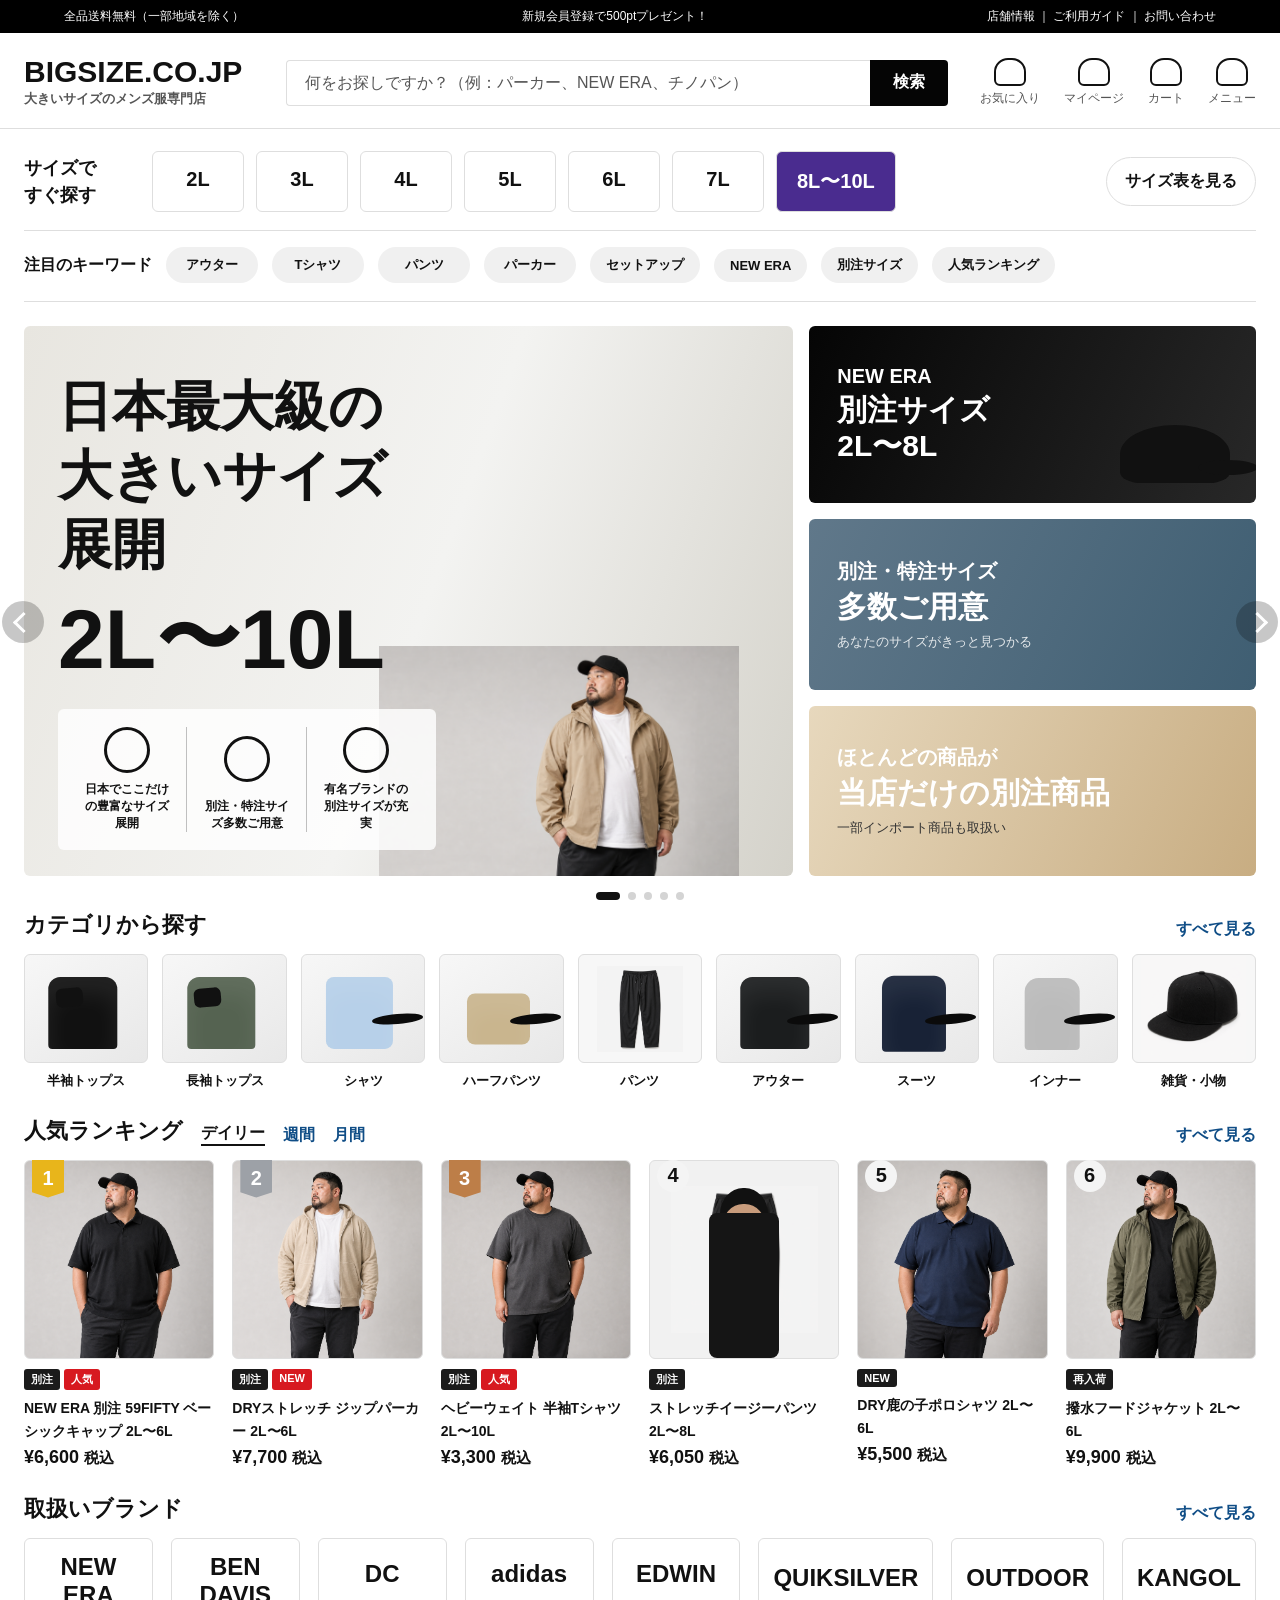
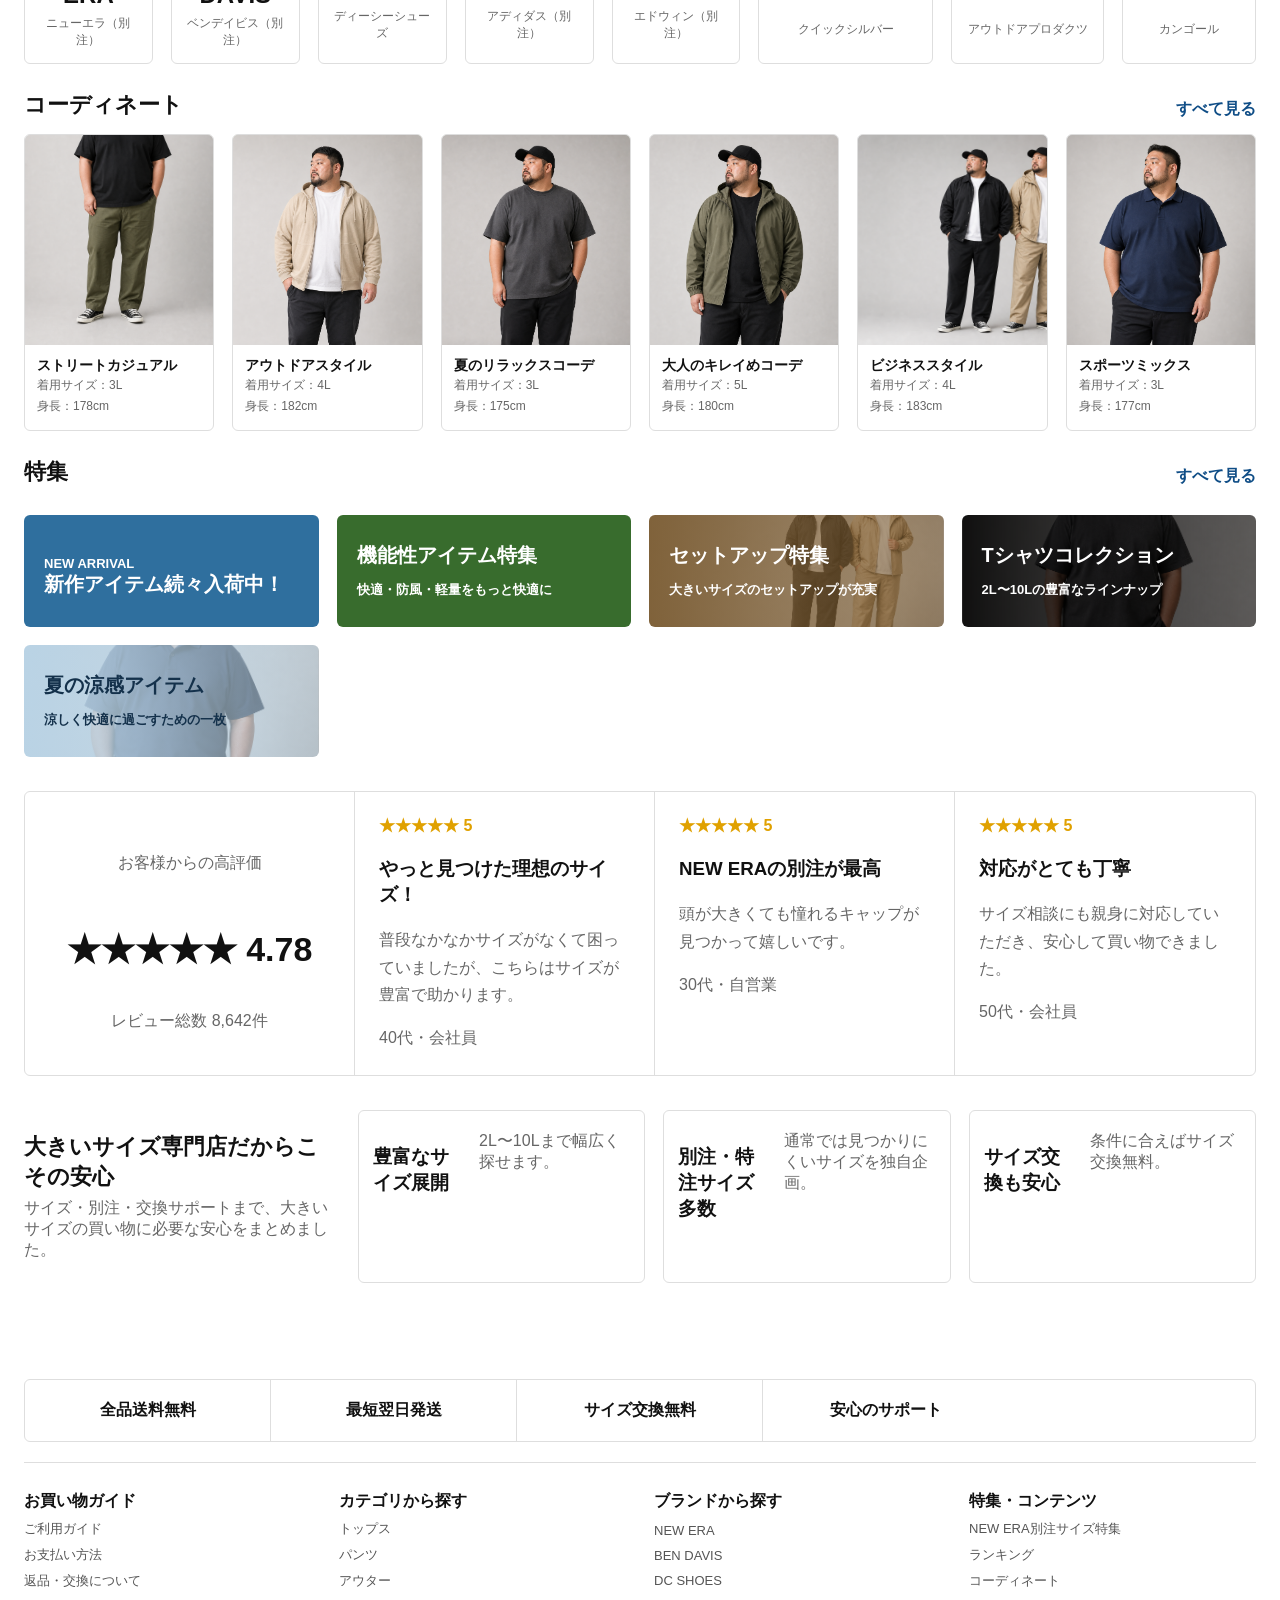
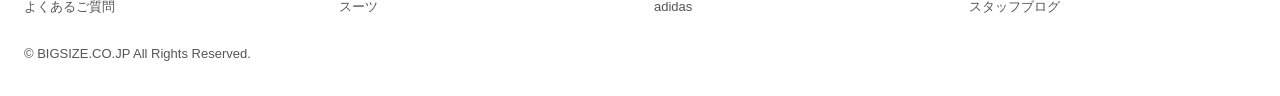
==== index.html @ 75b1d350 "Add files via upload" ====
<!doctype html>
<html lang="ja">
<head>
  <meta charset="utf-8">
  <meta name="viewport" content="width=device-width, initial-scale=1">
  <title>BIGSIZE.CO.JP | 大きいサイズのメンズ服専門店</title>
  <link rel="stylesheet" href="styles.css">
</head>
<body>
  <div class="topbar">
    <span>全品送料無料（一部地域を除く）</span>
    <span>新規会員登録で500ptプレゼント！</span>
    <span>店舗情報 ｜ ご利用ガイド ｜ お問い合わせ</span>
  </div>

  <header class="site-header">
    <a class="brand" href="index.html" aria-label="BIGSIZE.CO.JP トップ">
      <strong>BIGSIZE.CO.JP</strong>
      <span>大きいサイズのメンズ服専門店</span>
    </a>
    <form class="search" role="search">
      <input type="search" placeholder="何をお探しですか？（例：パーカー、NEW ERA、チノパン）">
      <button type="submit">検索</button>
    </form>
    <nav class="header-actions" aria-label="ユーザーメニュー">
      <a href="#">お気に入り</a>
      <a href="#">マイページ</a>
      <a href="#">カート</a>
      <a href="#">メニュー</a>
    </nav>
  </header>

  <main>
    <section class="home-size-search" aria-label="サイズですぐ探す">
      <h1>サイズで<br>すぐ探す</h1>
      <div class="size-chips">
        <a href="#ranking">2L</a>
        <a href="#ranking">3L</a>
        <a href="#ranking">4L</a>
        <a href="#ranking">5L</a>
        <a href="#ranking">6L</a>
        <a href="#ranking">7L</a>
        <a class="deep" href="#ranking">8L〜10L</a>
      </div>
      <a class="measure-link" href="#body-search">サイズ表を見る</a>
    </section>

    <section class="keyword-row" aria-label="注目のキーワード">
      <strong>注目のキーワード</strong>
      <a href="#categories">アウター</a>
      <a href="#ranking">Tシャツ</a>
      <a href="#ranking">パンツ</a>
      <a href="#ranking">パーカー</a>
      <a href="#features">セットアップ</a>
      <a href="new-era.html">NEW ERA</a>
      <a href="new-era.html">別注サイズ</a>
      <a href="#ranking">人気ランキング</a>
    </section>

    <section class="home-hero" aria-label="メインビジュアル">
      <button class="hero-arrow left" aria-label="前へ"></button>
      <div class="home-main-visual">
        <div class="home-hero-copy">
          <p>日本最大級の<br>大きいサイズ展開</p>
          <strong>2L〜10L</strong>
          <div class="hero-proof">
            <span>日本でここだけの豊富なサイズ展開</span>
            <span>別注・特注サイズ多数ご用意</span>
            <span>有名ブランドの別注サイズが充実</span>
          </div>
        </div>
        <div class="home-model">
          <div class="cap-shape"></div>
          <div class="model-face"></div>
          <div class="model-body coat"></div>
        </div>
      </div>
      <div class="hero-side-banners">
        <a class="newera-banner" href="new-era.html">
          <span>NEW ERA</span>
          <strong>別注サイズ<br>2L〜8L</strong>
          <i class="mini-hat"></i>
        </a>
        <a class="measure-banner" href="#body-search">
          <span>別注・特注サイズ</span>
          <strong>多数ご用意</strong>
          <small>あなたのサイズがきっと見つかる</small>
        </a>
        <a class="box-banner" href="#exclusive">
          <span>ほとんどの商品が</span>
          <strong>当店だけの別注商品</strong>
          <small>一部インポート商品も取扱い</small>
        </a>
      </div>
      <button class="hero-arrow right" aria-label="次へ"></button>
      <div class="slider-dots" aria-label="スライダー位置"><span></span><span></span><span></span><span></span><span></span></div>
    </section>

    <section class="section-head" id="categories">
      <h2>カテゴリから探す</h2>
      <a href="#">すべて見る</a>
    </section>
    <section class="category-grid">
      <a href="#ranking"><span class="product-photo tee"></span>半袖トップス</a>
      <a href="#ranking"><span class="product-photo tee green"></span>長袖トップス</a>
      <a href="#ranking"><span class="product-photo shirt"></span>シャツ</a>
      <a href="#ranking"><span class="product-photo shorts"></span>ハーフパンツ</a>
      <a href="#ranking"><span class="product-photo pants"></span>パンツ</a>
      <a href="#ranking"><span class="product-photo jacket"></span>アウター</a>
      <a href="#ranking"><span class="product-photo suit"></span>スーツ</a>
      <a href="#ranking"><span class="product-photo inner"></span>インナー</a>
      <a href="product.html"><span class="product-photo hat black"></span>雑貨・小物</a>
    </section>

    <section class="section-head" id="ranking">
      <div class="with-tabs">
        <h2>人気ランキング</h2>
        <a class="active" href="#">デイリー</a>
        <a href="#">週間</a>
        <a href="#">月間</a>
      </div>
      <a href="#">すべて見る</a>
    </section>
    <section class="product-grid ranking-grid">
      <article class="product-card rank-card">
        <span class="rank first">1</span>
        <a class="product-photo model-product black-polo" href="product.html"></a>
        <div class="badges"><span>別注</span><span>人気</span></div>
        <h3><a href="product.html">NEW ERA 別注 59FIFTY ベーシックキャップ 2L〜6L</a></h3>
        <strong>¥6,600 <small>税込</small></strong>
      </article>
      <article class="product-card rank-card">
        <span class="rank">2</span>
        <a class="product-photo model-product beige-parka" href="#"></a>
        <div class="badges"><span>別注</span><span>NEW</span></div>
        <h3>DRYストレッチ ジップパーカー 2L〜6L</h3>
        <strong>¥7,700 <small>税込</small></strong>
      </article>
      <article class="product-card rank-card">
        <span class="rank bronze">3</span>
        <a class="product-photo model-product gray-tee" href="#"></a>
        <div class="badges"><span>別注</span><span>人気</span></div>
        <h3>ヘビーウェイト 半袖Tシャツ 2L〜10L</h3>
        <strong>¥3,300 <small>税込</small></strong>
      </article>
      <article class="product-card rank-card">
        <span class="rank plain">4</span>
        <a class="product-photo model-product black-pants" href="#"></a>
        <div class="badges"><span>別注</span></div>
        <h3>ストレッチイージーパンツ 2L〜8L</h3>
        <strong>¥6,050 <small>税込</small></strong>
      </article>
      <article class="product-card rank-card">
        <span class="rank plain">5</span>
        <a class="product-photo model-product navy-polo" href="#"></a>
        <div class="badges"><span>NEW</span></div>
        <h3>DRY鹿の子ポロシャツ 2L〜6L</h3>
        <strong>¥5,500 <small>税込</small></strong>
      </article>
      <article class="product-card rank-card">
        <span class="rank plain">6</span>
        <a class="product-photo model-product green-parka" href="#"></a>
        <div class="badges"><span>再入荷</span></div>
        <h3>撥水フードジャケット 2L〜6L</h3>
        <strong>¥9,900 <small>税込</small></strong>
      </article>
    </section>

    <section class="section-head">
      <h2>取扱いブランド</h2>
      <a href="#">すべて見る</a>
    </section>
    <section class="brand-grid" id="exclusive">
      <a href="new-era.html"><strong>NEW ERA</strong><span>ニューエラ（別注）</span></a>
      <a href="#"><strong>BEN DAVIS</strong><span>ベンデイビス（別注）</span></a>
      <a href="#"><strong>DC</strong><span>ディーシーシューズ</span></a>
      <a href="#"><strong>adidas</strong><span>アディダス（別注）</span></a>
      <a href="#"><strong>EDWIN</strong><span>エドウィン（別注）</span></a>
      <a href="#"><strong>QUIKSILVER</strong><span>クイックシルバー</span></a>
      <a href="#"><strong>OUTDOOR</strong><span>アウトドアプロダクツ</span></a>
      <a href="#"><strong>KANGOL</strong><span>カンゴール</span></a>
    </section>

    <section class="section-head">
      <h2>コーディネート</h2>
      <a href="#">すべて見る</a>
    </section>
    <section class="coordinate-grid">
      <article><div class="style-photo"><div class="photo-person small"></div></div><h3>ストリートカジュアル</h3><p>着用サイズ：3L<br>身長：178cm</p></article>
      <article><div class="style-photo olive"><div class="photo-person small"></div></div><h3>アウトドアスタイル</h3><p>着用サイズ：4L<br>身長：182cm</p></article>
      <article><div class="style-photo green"><div class="photo-person small"></div></div><h3>夏のリラックスコーデ</h3><p>着用サイズ：3L<br>身長：175cm</p></article>
      <article><div class="style-photo ink"><div class="photo-person small"></div></div><h3>大人のキレイめコーデ</h3><p>着用サイズ：5L<br>身長：180cm</p></article>
      <article><div class="style-photo suit"><div class="photo-person small"></div></div><h3>ビジネススタイル</h3><p>着用サイズ：4L<br>身長：183cm</p></article>
      <article><div class="style-photo gray"><div class="photo-person small"></div></div><h3>スポーツミックス</h3><p>着用サイズ：3L<br>身長：177cm</p></article>
    </section>

    <section class="section-head" id="features">
      <h2>特集</h2>
      <a href="#">すべて見る</a>
    </section>
    <section class="feature-banners home-features">
      <a class="blue" href="#"><span>NEW ARRIVAL</span>新作アイテム続々入荷中！</a>
      <a class="green-banner" href="#">機能性アイテム特集<span>快適・防風・軽量をもっと快適に</span></a>
      <a class="sand" href="#">セットアップ特集<span>大きいサイズのセットアップが充実</span></a>
      <a class="dark" href="#">Tシャツコレクション<span>2L〜10Lの豊富なラインナップ</span></a>
      <a class="light-blue" href="#">夏の涼感アイテム<span>涼しく快適に過ごすための一枚</span></a>
    </section>

    <section class="rating-summary">
      <article class="score">
        <p>お客様からの高評価</p>
        <strong>★★★★★ 4.78</strong>
        <span>レビュー総数 8,642件</span>
      </article>
      <article><strong>★★★★★ 5</strong><h3>やっと見つけた理想のサイズ！</h3><p>普段なかなかサイズがなくて困っていましたが、こちらはサイズが豊富で助かります。</p><span>40代・会社員</span></article>
      <article><strong>★★★★★ 5</strong><h3>NEW ERAの別注が最高</h3><p>頭が大きくても憧れるキャップが見つかって嬉しいです。</p><span>30代・自営業</span></article>
      <article><strong>★★★★★ 5</strong><h3>対応がとても丁寧</h3><p>サイズ相談にも親身に対応していただき、安心して買い物できました。</p><span>50代・会社員</span></article>
    </section>

    <section class="body-recommend home-support" id="body-search">
      <div>
        <h2>大きいサイズ専門店だからこその安心</h2>
        <p>サイズ・別注・交換サポートまで、大きいサイズの買い物に必要な安心をまとめました。</p>
      </div>
      <article><h3>豊富なサイズ展開</h3><p>2L〜10Lまで幅広く探せます。</p></article>
      <article><h3>別注・特注サイズ多数</h3><p>通常では見つかりにくいサイズを独自企画。</p></article>
      <article><h3>サイズ交換も安心</h3><p>条件に合えばサイズ交換無料。</p></article>
    </section>
  </main>

  <footer class="site-footer">
    <div class="footer-benefits">
      <span>全品送料無料</span>
      <span>最短翌日発送</span>
      <span>サイズ交換無料</span>
      <span>安心のサポート</span>
    </div>
    <div class="footer-links">
      <div><strong>お買い物ガイド</strong><a href="#">ご利用ガイド</a><a href="#">お支払い方法</a><a href="#">返品・交換について</a><a href="#">よくあるご質問</a></div>
      <div><strong>カテゴリから探す</strong><a href="#">トップス</a><a href="#">パンツ</a><a href="#">アウター</a><a href="#">スーツ</a></div>
      <div><strong>ブランドから探す</strong><a href="#">NEW ERA</a><a href="#">BEN DAVIS</a><a href="#">DC SHOES</a><a href="#">adidas</a></div>
      <div><strong>特集・コンテンツ</strong><a href="new-era.html">NEW ERA別注サイズ特集</a><a href="#">ランキング</a><a href="#">コーディネート</a><a href="#">スタッフブログ</a></div>
    </div>
    <small>© BIGSIZE.CO.JP All Rights Reserved.</small>
  </footer>
</body>
</html>
---- styles.css ----
:root {
  --ink: #111;
  --muted: #666;
  --line: #dedede;
  --soft: #f6f6f6;
  --blue: #0f4d86;
  --red: #d71920;
  --gold: #a06b00;
  --purple: #4a2c8f;
  --green: #148047;
}

* {
  box-sizing: border-box;
}

body {
  margin: 0;
  color: var(--ink);
  font-family: Arial, "Hiragino Kaku Gothic ProN", "Yu Gothic", Meiryo, sans-serif;
  background: #fff;
  letter-spacing: 0;
}

a {
  color: inherit;
  text-decoration: none;
}

button,
input,
select {
  font: inherit;
}

.topbar {
  display: flex;
  justify-content: space-between;
  gap: 16px;
  padding: 8px 64px;
  color: #fff;
  background: #000;
  font-size: 12px;
}

.site-header {
  display: grid;
  grid-template-columns: 230px minmax(280px, 1fr) auto;
  align-items: center;
  gap: 32px;
  max-width: 1320px;
  margin: 0 auto;
  padding: 24px 24px 20px;
  border-bottom: 1px solid var(--line);
}

.brand {
  display: grid;
  gap: 3px;
}

.brand strong {
  font-size: 30px;
  line-height: 1;
}

.brand span,
.header-actions,
.search input::placeholder {
  color: #555;
}

.brand span {
  font-size: 13px;
  font-weight: 700;
}

.search {
  display: flex;
  height: 46px;
}

.search input {
  width: 100%;
  border: 1px solid var(--line);
  border-right: 0;
  border-radius: 4px 0 0 4px;
  padding: 0 18px;
}

.search button,
.cart-button {
  min-width: 78px;
  border: 0;
  border-radius: 0 4px 4px 0;
  color: #fff;
  background: #050505;
  font-weight: 700;
}

.header-actions {
  display: grid;
  grid-template-columns: repeat(4, auto);
  gap: 24px;
  font-size: 12px;
  text-align: center;
}

.header-actions a::before {
  content: "";
  display: block;
  width: 28px;
  height: 24px;
  margin: 0 auto 4px;
  border: 2px solid #111;
  border-radius: 14px 14px 6px 6px;
}

.global-nav {
  display: flex;
  gap: 18px;
  max-width: 1320px;
  margin: 0 auto;
  padding: 14px 24px;
  border-bottom: 1px solid var(--line);
  overflow-x: auto;
  font-weight: 700;
  white-space: nowrap;
}

.home-size-search {
  display: grid;
  grid-template-columns: 110px 1fr auto;
  gap: 18px;
  align-items: center;
  padding: 22px 0 18px;
  border-bottom: 1px solid var(--line);
}

.home-size-search h1 {
  margin: 0;
  font-size: 18px;
  line-height: 1.45;
}

.measure-link {
  min-width: 150px;
  padding: 13px 18px;
  border: 1px solid var(--line);
  border-radius: 999px;
  text-align: center;
  font-weight: 700;
}

.keyword-row {
  display: flex;
  align-items: center;
  gap: 14px;
  padding: 16px 0 18px;
  border-bottom: 1px solid var(--line);
  overflow-x: auto;
  white-space: nowrap;
}

.keyword-row strong {
  min-width: 120px;
}

.keyword-row a {
  min-width: 92px;
  padding: 9px 16px;
  border-radius: 999px;
  background: #f0f0f0;
  text-align: center;
  font-size: 13px;
  font-weight: 700;
}

.home-hero {
  position: relative;
  display: grid;
  grid-template-columns: 1.55fr .9fr;
  gap: 16px;
  margin: 24px 0 34px;
}

.home-main-visual,
.hero-side-banners a {
  border-radius: 6px;
  overflow: hidden;
}

.home-main-visual {
  position: relative;
  min-height: 410px;
  background: linear-gradient(110deg, #e8e6e0 0%, #f3f3f1 52%, #d4d2ca 100%);
}

.home-hero-copy {
  position: relative;
  z-index: 2;
  width: min(58%, 520px);
  padding: 46px 34px 26px;
}

.home-hero-copy p {
  margin: 0;
  font-size: clamp(36px, 5vw, 54px);
  line-height: 1.28;
  font-weight: 900;
}

.home-hero-copy strong {
  display: block;
  margin: 18px 0 28px;
  font-size: clamp(54px, 8vw, 84px);
  line-height: 1;
}

.hero-proof {
  display: grid;
  grid-template-columns: repeat(3, 1fr);
  gap: 0;
  max-width: 430px;
  padding: 18px 10px;
  background: rgba(255, 255, 255, .82);
  border-radius: 6px;
}

.hero-proof span {
  min-height: 76px;
  display: grid;
  place-items: end center;
  padding: 0 12px;
  border-right: 1px solid #bfbfbf;
  text-align: center;
  font-size: 12px;
  font-weight: 800;
}

.hero-proof span:last-child {
  border-right: 0;
}

.hero-proof span::before {
  content: "";
  width: 40px;
  height: 40px;
  margin-bottom: 8px;
  border: 3px solid #111;
  border-radius: 50%;
}

.home-model {
  position: absolute;
  right: 90px;
  bottom: 0;
  width: 300px;
  height: 390px;
}

.model-body.coat {
  left: 20px;
  width: 250px;
  height: 250px;
  background: #c7b692;
  border-radius: 96px 96px 0 0;
}

.model-body.coat::before {
  content: "";
  position: absolute;
  left: 94px;
  top: 0;
  width: 58px;
  height: 250px;
  background: #fff;
  clip-path: polygon(22% 0, 78% 0, 100% 100%, 0 100%);
}

.hero-side-banners {
  display: grid;
  gap: 16px;
}

.hero-side-banners a {
  position: relative;
  min-height: 126px;
  display: grid;
  align-content: center;
  padding: 22px 28px;
  color: #fff;
}

.hero-side-banners span {
  font-size: 20px;
  font-weight: 800;
}

.hero-side-banners strong {
  margin-top: 4px;
  font-size: 30px;
  line-height: 1.2;
}

.hero-side-banners small {
  margin-top: 8px;
  color: rgba(255,255,255,.85);
}

.newera-banner {
  background: linear-gradient(115deg, #050505, #282828);
}

.measure-banner {
  background: linear-gradient(115deg, #60788a, #3f5e72);
}

.box-banner {
  color: #111;
  background: linear-gradient(115deg, #e7d8bd, #c8ad82);
}

.box-banner small {
  color: #333;
}

.mini-hat {
  position: absolute;
  right: 26px;
  bottom: 20px;
  width: 110px;
  height: 58px;
  background: #111;
  border-radius: 58% 58% 22% 22%;
}

.mini-hat::after {
  content: "";
  position: absolute;
  right: -28px;
  bottom: 8px;
  width: 60px;
  height: 15px;
  background: #111;
  border-radius: 50%;
}

.hero-arrow {
  position: absolute;
  top: 50%;
  z-index: 5;
  width: 42px;
  height: 42px;
  border: 0;
  border-radius: 50%;
  background: rgba(0,0,0,.22);
}

.hero-arrow::before {
  content: "";
  display: block;
  width: 12px;
  height: 12px;
  margin: 0 auto;
  border: solid #fff;
  border-width: 0 0 3px 3px;
}

.hero-arrow.left {
  left: -22px;
}

.hero-arrow.left::before {
  transform: rotate(45deg);
}

.hero-arrow.right {
  right: -22px;
}

.hero-arrow.right::before {
  transform: rotate(225deg);
}

.slider-dots {
  position: absolute;
  left: 0;
  right: 0;
  bottom: -24px;
  display: flex;
  justify-content: center;
  gap: 8px;
}

.slider-dots span {
  width: 8px;
  height: 8px;
  border-radius: 50%;
  background: #d4d4d4;
}

.slider-dots span:first-child {
  width: 24px;
  border-radius: 99px;
  background: #111;
}

.category-grid {
  display: grid;
  grid-template-columns: repeat(9, 1fr);
  gap: 14px;
}

.category-grid a {
  display: grid;
  gap: 9px;
  text-align: center;
  font-size: 13px;
  font-weight: 800;
}

.category-grid .product-photo {
  aspect-ratio: 1.15 / 1;
}

.product-photo.green::before {
  background: #556351;
}

.product-photo.shirt::before {
  left: 50%;
  top: 54%;
  width: 55%;
  height: 68%;
  background: #b7d0e9;
  border-radius: 8px;
}

.product-photo.shorts::before {
  left: 50%;
  top: 60%;
  width: 52%;
  height: 48%;
  background: #c9b58e;
  border-radius: 8px;
}

.product-photo.suit::before {
  left: 50%;
  top: 55%;
  width: 52%;
  height: 72%;
  background: #182236;
  border-radius: 12px 12px 4px 4px;
}

.product-photo.inner::before {
  left: 50%;
  top: 55%;
  width: 45%;
  height: 68%;
  background: #bbb;
  border-radius: 14px 14px 4px 4px;
}

.with-tabs {
  display: flex;
  gap: 18px;
  align-items: end;
}

.with-tabs a {
  color: #777;
  font-weight: 800;
}

.with-tabs a.active {
  color: #111;
  border-bottom: 2px solid #111;
}

.ranking-grid {
  grid-template-columns: repeat(6, 1fr);
}

.rank-card {
  position: relative;
}

.rank {
  position: absolute;
  z-index: 2;
  left: 8px;
  top: 0;
  width: 32px;
  height: 38px;
  display: grid;
  place-items: center;
  color: #fff;
  background: #9da1a7;
  clip-path: polygon(0 0, 100% 0, 100% 86%, 50% 100%, 0 86%);
  font-size: 20px;
  font-weight: 900;
}

.rank.first {
  background: #e8b51b;
}

.rank.bronze {
  background: #bd7e48;
}

.rank.plain {
  clip-path: none;
  height: 32px;
  color: #111;
  background: #f4f4f4;
  border-radius: 50%;
}

.model-product::before,
.model-product::after {
  display: none;
}

.model-product {
  background: #ececec;
}

.model-product::before {
  content: "";
}

.model-product::after {
  content: "";
}

.model-product.black-polo,
.model-product.beige-parka,
.model-product.gray-tee,
.model-product.black-pants,
.model-product.navy-polo,
.model-product.green-parka {
  display: block;
}

.model-product.black-polo::before,
.model-product.beige-parka::before,
.model-product.gray-tee::before,
.model-product.black-pants::before,
.model-product.navy-polo::before,
.model-product.green-parka::before {
  display: block;
  left: 50%;
  top: 22%;
  width: 44px;
  height: 50px;
  background: #c89c7c;
  border-radius: 48%;
  transform: translateX(-50%);
  box-shadow: 0 -14px 0 2px #111;
}

.model-product.black-polo::after,
.model-product.beige-parka::after,
.model-product.gray-tee::after,
.model-product.black-pants::after,
.model-product.navy-polo::after,
.model-product.green-parka::after {
  display: block;
  left: 50%;
  top: auto;
  bottom: 0;
  width: 112px;
  height: 118px;
  border-radius: 46px 46px 0 0;
  background: #111;
  transform: translateX(-50%);
}

.model-product.beige-parka::after { background: #c7b692; }
.model-product.gray-tee::after { background: #666; }
.model-product.black-pants::after { background: #151515; width: 70px; height: 145px; border-radius: 8px; }
.model-product.navy-polo::after { background: #203653; }
.model-product.green-parka::after { background: #53624f; }

.brand-grid {
  display: grid;
  grid-template-columns: repeat(8, 1fr);
  gap: 18px;
}

.brand-grid a {
  min-height: 86px;
  display: grid;
  place-items: center;
  gap: 6px;
  padding: 14px;
  border: 1px solid var(--line);
  border-radius: 6px;
  text-align: center;
  background: #fff;
}

.brand-grid strong {
  font-size: 24px;
}

.brand-grid span {
  color: var(--muted);
  font-size: 12px;
}

.coordinate-grid {
  display: grid;
  grid-template-columns: repeat(6, 1fr);
  gap: 18px;
}

.coordinate-grid article {
  border: 1px solid var(--line);
  border-radius: 6px;
  overflow: hidden;
}

.coordinate-grid .style-photo {
  min-height: 210px;
  border-radius: 0;
}

.coordinate-grid h3,
.coordinate-grid p {
  margin: 0;
  padding: 0 12px;
}

.coordinate-grid h3 {
  padding-top: 12px;
  font-size: 14px;
}

.coordinate-grid p {
  padding-bottom: 14px;
  color: var(--muted);
  font-size: 12px;
  line-height: 1.7;
}

.style-photo.green { background: #d9e0d8; }
.style-photo.suit { background: #d7dce3; }
.style-photo.gray { background: #e4e4e4; }

.home-features {
  grid-template-columns: 1.15fr 1.15fr 1.15fr 1.15fr 1fr;
}

.home-features a {
  min-height: 120px;
}

.home-features .green-banner {
  background: #386c2d;
}

.home-features .light-blue {
  background: #b9d4e7;
  color: #14314b;
}

.rating-summary {
  display: grid;
  grid-template-columns: 1.1fr repeat(3, 1fr);
  gap: 0;
  margin: 34px 0;
  border: 1px solid var(--line);
  border-radius: 6px;
  overflow: hidden;
}

.rating-summary article {
  min-height: 150px;
  padding: 24px;
  border-right: 1px solid var(--line);
}

.rating-summary article:last-child {
  border-right: 0;
}

.rating-summary .score {
  display: grid;
  place-items: center;
  text-align: center;
}

.rating-summary p,
.rating-summary span {
  color: var(--muted);
  line-height: 1.7;
}

.rating-summary strong {
  color: #e0a100;
}

.rating-summary .score strong {
  color: #111;
  font-size: 34px;
}

.home-support {
  grid-template-columns: 1.3fr repeat(3, 1fr);
}

main {
  max-width: 1320px;
  margin: 0 auto;
  padding: 0 24px 48px;
}

.hero {
  display: grid;
  grid-template-columns: 1.1fr .9fr;
  min-height: 270px;
  margin-top: 18px;
  overflow: hidden;
  color: #fff;
  background: linear-gradient(115deg, #080808 0%, #1c1c1c 58%, #343434 100%);
  border-radius: 6px;
}

.hero-copy {
  padding: 42px 36px;
}

.hero-copy p {
  margin: 0 0 10px;
  font-size: clamp(30px, 5vw, 56px);
  line-height: 1;
  font-weight: 900;
}

.hero-copy h1 {
  margin: 0 0 18px;
  font-size: 24px;
  line-height: 1.45;
}

.hero-copy span {
  display: block;
  max-width: 540px;
  line-height: 1.9;
}

.hero-size-row,
.size-chips {
  display: flex;
  flex-wrap: wrap;
  gap: 12px;
}

.hero-size-row {
  margin-top: 24px;
}

.hero-size-row a {
  min-width: 68px;
  padding: 9px 14px;
  border: 1px solid rgba(255, 255, 255, .75);
  border-radius: 4px;
  text-align: center;
  font-weight: 800;
}

.hero-size-row .accent,
.size-chips .deep {
  background: var(--purple);
  color: #fff;
}

.hero-visual {
  position: relative;
  min-height: 270px;
  background: radial-gradient(circle at 70% 20%, rgba(255,255,255,.2), transparent 28%);
}

.model-card,
.photo-person {
  position: absolute;
  inset: 26px 170px 0 auto;
  width: 230px;
  height: 240px;
}

.brand-panel {
  position: absolute;
  right: 34px;
  top: 48px;
  display: grid;
  gap: 16px;
  width: 150px;
  padding: 18px;
  border: 2px solid #fff;
  border-radius: 6px;
  text-align: center;
}

.brand-panel strong {
  font-size: 24px;
}

.brand-panel span {
  font-size: 25px;
  font-weight: 900;
  line-height: 1.3;
}

.model-face {
  position: absolute;
  left: 78px;
  top: 54px;
  width: 82px;
  height: 96px;
  border-radius: 48% 45% 44% 48%;
  background: #c89c7c;
}

.model-face::after {
  content: "";
  position: absolute;
  right: 8px;
  bottom: 14px;
  width: 38px;
  height: 26px;
  background: #171717;
  border-radius: 0 0 28px 26px;
}

.model-body {
  position: absolute;
  left: 34px;
  bottom: 0;
  width: 178px;
  height: 112px;
  background: #111;
  border-radius: 70px 70px 0 0;
}

.model-body.wide {
  width: 210px;
  left: 14px;
  background: #151515;
}

.cap-shape {
  position: absolute;
  left: 45px;
  top: 34px;
  width: 120px;
  height: 48px;
  background: #111;
  border-radius: 70px 70px 18px 18px;
  transform: rotate(-8deg);
  z-index: 2;
}

.cap-shape::after {
  content: "";
  position: absolute;
  right: -46px;
  top: 24px;
  width: 68px;
  height: 17px;
  background: #111;
  border-radius: 50%;
  transform: rotate(10deg);
}

.size-finder {
  display: grid;
  grid-template-columns: 210px 1fr;
  gap: 22px;
  align-items: center;
  padding: 22px 0;
  border-bottom: 1px solid var(--line);
}

.size-finder h2,
.section-head h2,
.body-recommend h2 {
  margin: 0;
  font-size: 22px;
}

.size-finder p,
.body-recommend p {
  margin: 6px 0 0;
  color: var(--muted);
}

.size-chips a {
  min-width: 92px;
  padding: 16px 20px;
  border: 1px solid var(--line);
  border-radius: 6px;
  text-align: center;
  font-size: 20px;
  font-weight: 900;
}

.usp-grid {
  display: grid;
  grid-template-columns: repeat(3, 1fr);
  gap: 16px;
  margin: 22px 0;
}

.usp-grid article,
.body-recommend article,
.reviews article,
.support-boxes article {
  border: 1px solid var(--line);
  border-radius: 6px;
  background: #fff;
}

.usp-grid article {
  display: grid;
  grid-template-columns: 72px 1fr;
  gap: 18px;
  padding: 24px;
}

.usp-grid h2,
.story h2,
.product-card h3,
.support-boxes h2 {
  margin: 0;
}

.usp-grid p,
.story p,
.product-card p,
.support-boxes span,
.review-grid p,
.fit-grid p,
.table-note {
  color: var(--muted);
  line-height: 1.7;
}

.line-icon {
  width: 58px;
  height: 58px;
  border: 3px solid #111;
  border-radius: 50%;
}

.line-icon.cap {
  border-radius: 50% 50% 18px 18px;
}

.line-icon.star {
  clip-path: polygon(50% 0, 63% 35%, 100% 35%, 70% 56%, 82% 100%, 50% 72%, 18% 100%, 30% 56%, 0 35%, 37% 35%);
  background: #fff;
  border-radius: 0;
}

.story {
  display: grid;
  grid-template-columns: .6fr 1fr;
  gap: 28px;
  margin: 20px 0;
  padding: 24px;
  background: #f4f4f4;
  border-radius: 6px;
}

.story-visual {
  min-height: 300px;
  position: relative;
  background: linear-gradient(135deg, #d9d9d9, #ececec);
  border-radius: 6px;
  overflow: hidden;
}

.story-visual .photo-person {
  inset: 40px auto 0 52%;
  transform: translateX(-50%);
}

.process {
  display: grid;
  grid-template-columns: repeat(3, 1fr);
  gap: 14px;
  margin-top: 24px;
}

.process article,
.filters,
.tabs {
  border: 1px solid var(--line);
  border-radius: 6px;
  background: #fff;
}

.process article {
  padding: 18px;
}

.process h3 {
  margin: 0 0 8px;
}

.filters {
  margin: 24px 0;
  padding: 14px;
}

.filter-row {
  display: flex;
  flex-wrap: wrap;
  gap: 10px;
  align-items: center;
}

.filter-row.sub {
  margin-top: 10px;
}

.filter-row button,
.filter-row select {
  min-height: 36px;
  padding: 0 16px;
  border: 1px solid var(--line);
  border-radius: 4px;
  background: #fff;
}

.filter-row .selected {
  color: #fff;
  background: #111;
}

.section-head {
  display: flex;
  justify-content: space-between;
  gap: 18px;
  align-items: end;
  margin: 26px 0 14px;
}

.section-head a {
  color: var(--blue);
  font-weight: 700;
}

.product-grid {
  display: grid;
  grid-template-columns: repeat(6, 1fr);
  gap: 18px;
}

.product-card {
  min-width: 0;
}

.product-photo {
  display: block;
  position: relative;
  aspect-ratio: 1 / 1.05;
  overflow: hidden;
  border: 1px solid var(--line);
  border-radius: 6px;
  background: linear-gradient(145deg, #f7f7f7, #e8e8e8);
}

.product-photo::before,
.product-hero-hat::before {
  content: "";
  position: absolute;
  left: 50%;
  top: 45%;
  width: 62%;
  height: 34%;
  background: #111;
  border-radius: 58% 58% 22% 22%;
  transform: translate(-55%, -50%);
  box-shadow: inset 0 16px 24px rgba(255,255,255,.08);
}

.product-photo::after,
.product-hero-hat::after {
  content: "";
  position: absolute;
  left: 57%;
  top: 55%;
  width: 42%;
  height: 9%;
  background: #0b0b0b;
  border-radius: 50%;
  transform: rotate(-5deg);
}

.product-photo.navy::before,
.product-photo.navy::after {
  background: #121923;
}

.product-photo.tee::before,
.product-photo.jacket::before,
.product-photo.pants::before {
  left: 50%;
  top: 54%;
  width: 56%;
  height: 68%;
  border-radius: 12px 12px 4px 4px;
}

.product-photo.tee::after {
  left: 25%;
  top: 31%;
  width: 22%;
  height: 18%;
  background: #111;
  border-radius: 6px;
  box-shadow: 96px 0 0 #111;
}

.product-photo.jacket::before {
  background: #1b1d1e;
}

.product-photo.pants::before {
  width: 34%;
  height: 75%;
  background: linear-gradient(90deg, #151515 0 48%, #262626 49% 51%, #151515 52%);
  border-radius: 8px;
}

.product-photo.bucket::before {
  height: 28%;
  border-radius: 50% 50% 22px 22px;
}

.badges {
  display: flex;
  flex-wrap: wrap;
  gap: 4px;
  margin: 10px 0 7px;
}

.badges span {
  padding: 3px 7px;
  color: #fff;
  background: var(--blue);
  border-radius: 3px;
  font-size: 11px;
  font-weight: 800;
}

.badges span:first-child {
  background: #1b1b1b;
}

.badges span:nth-child(2) {
  background: var(--red);
}

.badges span:nth-child(3) {
  background: var(--gold);
}

.badges.large span {
  font-size: 15px;
}

.product-card h3 {
  font-size: 14px;
  line-height: 1.6;
}

.product-card strong {
  display: block;
  margin-top: 5px;
  font-size: 18px;
}

.styling-grid {
  display: grid;
  grid-template-columns: repeat(4, 1fr);
  gap: 16px;
}

.styling-grid article {
  display: grid;
  grid-template-columns: 120px 1fr;
  gap: 14px;
  padding: 12px;
  border: 1px solid var(--line);
  border-radius: 6px;
}

.style-photo {
  position: relative;
  min-height: 148px;
  overflow: hidden;
  background: #ececec;
  border-radius: 4px;
}

.style-photo.olive { background: #d6dacb; }
.style-photo.navy { background: #d5dce4; }
.style-photo.ink { background: #d8d8d8; }

.photo-person.small,
.photo-person.mini,
.photo-person.profile,
.photo-person.tiny {
  position: relative;
  inset: auto;
  width: 100%;
  height: 100%;
}

.photo-person.small .cap-shape,
.photo-person.mini .cap-shape,
.photo-person.profile .cap-shape,
.photo-person.tiny .cap-shape {
  display: none;
}

.photo-person.small::before,
.photo-person.mini::before,
.photo-person.profile::before,
.photo-person.tiny::before {
  content: "";
  position: absolute;
  left: 50%;
  top: 22%;
  width: 42px;
  height: 48px;
  border-radius: 48%;
  background: #c89c7c;
  transform: translateX(-50%);
  box-shadow: 0 -14px 0 2px #111;
}

.photo-person.small::after,
.photo-person.mini::after,
.photo-person.profile::after,
.photo-person.tiny::after {
  content: "";
  position: absolute;
  left: 50%;
  bottom: 0;
  width: 86px;
  height: 84px;
  border-radius: 42px 42px 0 0;
  background: #111;
  transform: translateX(-50%);
}

.body-recommend {
  display: grid;
  grid-template-columns: 1.1fr repeat(3, 1fr);
  gap: 18px;
  margin: 28px 0;
  align-items: stretch;
}

.body-recommend > div {
  padding: 22px 0;
}

.body-recommend article {
  display: grid;
  grid-template-columns: 92px 1fr;
  gap: 14px;
  padding: 14px;
}

.photo-person.mini {
  min-height: 128px;
  background: #eee;
  border-radius: 4px;
  overflow: hidden;
}

.feature-banners {
  display: grid;
  grid-template-columns: repeat(4, 1fr);
  gap: 18px;
  margin: 28px 0;
}

.feature-banners a {
  min-height: 112px;
  display: grid;
  align-content: center;
  padding: 20px;
  border-radius: 6px;
  color: #fff;
  font-size: 20px;
  font-weight: 900;
}

.feature-banners span {
  margin-top: 12px;
  font-size: 13px;
}

.feature-banners .dark { background: #050505; }
.feature-banners .blue { background: #2f6f9e; }
.feature-banners .sand { background: #9a7a4a; }
.feature-banners .light { color: #111; background: #e9e9e9; }

.review-grid {
  display: grid;
  grid-template-columns: repeat(3, 1fr);
  gap: 18px;
}

.reviews article {
  padding: 20px;
}

.site-footer {
  max-width: 1320px;
  margin: 0 auto;
  padding: 0 24px 34px;
}

.footer-benefits {
  display: grid;
  grid-template-columns: repeat(5, 1fr);
  margin: 20px 0;
  border: 1px solid var(--line);
  border-radius: 6px;
}

.footer-benefits span {
  padding: 20px;
  text-align: center;
  border-right: 1px solid var(--line);
  font-weight: 700;
}

.footer-benefits span:last-child {
  border-right: 0;
}

.footer-links {
  display: grid;
  grid-template-columns: repeat(4, 1fr);
  gap: 28px;
  padding: 28px 0;
  border-top: 1px solid var(--line);
}

.footer-links div {
  display: grid;
  gap: 8px;
}

.footer-links a,
.footer-links span,
.site-footer small {
  color: #555;
  font-size: 13px;
}

.breadcrumb {
  display: flex;
  flex-wrap: wrap;
  gap: 8px;
  padding: 18px 0;
  color: #557094;
  font-size: 13px;
}

.breadcrumb span::before {
  content: ">";
  margin-right: 8px;
  color: #888;
}

.pdp-layout {
  display: grid;
  grid-template-columns: minmax(320px, 1fr) minmax(320px, 420px) 290px;
  gap: 32px;
}

.main-image {
  position: relative;
  aspect-ratio: 1 / .9;
  border: 1px solid var(--line);
  border-radius: 6px;
  background: #f7f7f7;
}

.product-hero-hat {
  position: absolute;
  inset: 0;
}

.product-hero-hat::before {
  width: 72%;
  height: 40%;
}

.product-hero-hat::after {
  width: 46%;
  height: 10%;
}

.thumbs {
  display: grid;
  grid-template-columns: repeat(5, 1fr);
  gap: 10px;
  margin-top: 12px;
}

.thumbs button {
  aspect-ratio: 1;
  padding: 0;
  overflow: hidden;
  border: 1px solid var(--line);
  border-radius: 5px;
  background: #fff;
}

.thumbs .active {
  border: 3px solid #111;
}

.thumbs .product-photo {
  width: 100%;
  height: 100%;
  border: 0;
  border-radius: 0;
}

.image-note,
.delivery-note {
  text-align: center;
  color: var(--muted);
  font-size: 13px;
}

.brand-name {
  margin: 14px 0 8px;
  font-weight: 800;
}

.buy-panel h1 {
  margin: 0 0 14px;
  font-size: 29px;
  line-height: 1.4;
}

.rating {
  display: flex;
  gap: 12px;
  align-items: center;
  color: #e09b00;
}

.rating a {
  color: #111;
  font-size: 13px;
  text-decoration: underline;
}

.price {
  margin: 18px 0 8px;
  font-size: 36px;
  font-weight: 900;
}

.price span {
  font-size: 15px;
}

.meta {
  display: grid;
  gap: 8px;
  margin: 0 0 24px;
}

.meta div {
  display: grid;
  grid-template-columns: 82px 1fr;
  gap: 14px;
}

.meta dt {
  color: var(--muted);
}

.meta dd {
  margin: 0;
}

.meta div:last-child dd {
  color: var(--green);
  font-weight: 700;
}

.size-label {
  display: flex;
  justify-content: space-between;
  margin-bottom: 12px;
}

.size-label a {
  color: var(--blue);
  font-size: 13px;
}

.sku-grid {
  display: grid;
  grid-template-columns: repeat(4, 1fr);
  gap: 10px;
}

.sku-grid button {
  min-height: 60px;
  border: 1px solid var(--line);
  border-radius: 5px;
  background: #fff;
  font-size: 18px;
  font-weight: 800;
}

.sku-grid button span {
  display: block;
  margin-top: 3px;
  color: var(--muted);
  font-size: 12px;
}

.sku-grid .active {
  border: 3px solid #111;
}

.cart-row {
  display: grid;
  grid-template-columns: 112px 1fr;
  gap: 14px;
  margin-top: 26px;
}

.qty {
  display: grid;
  grid-template-columns: 34px 1fr 34px;
  align-items: center;
  min-height: 52px;
  border: 1px solid var(--line);
  border-radius: 4px;
  text-align: center;
}

.qty button {
  border: 0;
  background: transparent;
  font-size: 22px;
}

.cart-button {
  border-radius: 4px;
  font-size: 18px;
}

.support-boxes {
  display: grid;
  gap: 16px;
  align-content: start;
}

.support-boxes article {
  padding: 22px;
}

.exclusive-box {
  border-color: #0e3f73;
}

.exclusive-box p {
  margin: 0 0 8px;
  text-align: center;
  font-weight: 700;
}

.exclusive-box h2 {
  margin: 0 -22px 16px;
  padding: 15px;
  color: #fff;
  background: #0e3f73;
  text-align: center;
}

.exclusive-box ul {
  display: grid;
  gap: 12px;
  margin: 0;
  padding-left: 20px;
  font-weight: 700;
}

.tabs {
  display: grid;
  grid-template-columns: repeat(4, 1fr);
  margin: 56px 0 28px;
}

.tabs a {
  padding: 20px;
  text-align: center;
  border-right: 1px solid var(--line);
  font-weight: 800;
}

.tabs a:first-child {
  border-bottom: 3px solid #111;
}

.detail-grid {
  display: grid;
  grid-template-columns: 1fr 1fr;
  gap: 64px;
}

.eyebrow {
  margin: 0 0 14px;
  font-weight: 800;
}

.detail-grid h2 {
  margin: 0 0 18px;
  font-size: 28px;
  line-height: 1.5;
}

table {
  width: 100%;
  border-collapse: collapse;
  font-size: 14px;
}

th,
td {
  padding: 12px;
  border: 1px solid var(--line);
  text-align: center;
}

th {
  background: #f0f0f0;
}

.fit-grid {
  display: grid;
  grid-template-columns: repeat(4, 1fr);
  gap: 18px;
}

.fit-grid article {
  padding: 0 0 16px;
  border: 1px solid var(--line);
  border-radius: 6px;
  overflow: hidden;
}

.fit-grid strong,
.fit-grid span,
.fit-grid p {
  display: block;
  padding: 0 14px;
}

.fit-grid strong {
  margin-top: 12px;
}

.photo-person.profile {
  min-height: 190px;
  background: #f0f0f0;
}

.photo-person.profile.olive::after { background: #6b715f; }
.photo-person.profile.beige::after { background: #d8d0c2; }
.photo-person.profile.black::after { background: #111; }

.reviews.two-column {
  max-width: 720px;
  margin: 36px 0;
}

.reviews.two-column article {
  margin-bottom: 12px;
  border-left: 0;
  border-right: 0;
  border-radius: 0;
}

.reviews.two-column span {
  display: block;
  margin-top: 6px;
  color: var(--muted);
  font-size: 13px;
}

.product-grid.compact {
  grid-template-columns: repeat(5, 1fr);
}

.size-sketch {
  display: block;
  width: 100%;
  height: 100%;
  background: linear-gradient(#fff, #f1f1f1);
  position: relative;
}

.size-sketch::before {
  content: "15";
  position: absolute;
  inset: 34% 18%;
  border: 1px solid #aaa;
  border-radius: 50%;
  display: grid;
  place-items: center;
  color: #555;
}

@media (max-width: 1040px) {
  .site-header,
  .pdp-layout,
  .story,
  .detail-grid {
    grid-template-columns: 1fr;
  }

  .header-actions {
    justify-content: start;
  }

  .product-grid,
  .product-grid.compact {
    grid-template-columns: repeat(3, 1fr);
  }

  .usp-grid,
  .process,
  .review-grid,
  .feature-banners,
  .fit-grid,
  .body-recommend {
    grid-template-columns: repeat(2, 1fr);
  }

  .hero {
    grid-template-columns: 1fr;
  }

  .hero-visual {
    min-height: 230px;
  }
}

@media (max-width: 720px) {
  .topbar,
  .site-header,
  main,
  .site-footer {
    padding-left: 16px;
    padding-right: 16px;
  }

  .topbar,
  .site-header,
  .size-finder,
  .usp-grid,
  .process,
  .review-grid,
  .feature-banners,
  .fit-grid,
  .body-recommend,
  .product-grid,
  .product-grid.compact,
  .styling-grid,
  .footer-benefits,
  .footer-links,
  .tabs,
  .sku-grid {
    grid-template-columns: 1fr;
  }

  .topbar {
    display: grid;
    gap: 4px;
  }

  .brand strong {
    font-size: 25px;
  }

  .header-actions {
    grid-template-columns: repeat(4, 1fr);
    gap: 10px;
  }

  .hero-copy {
    padding: 30px 22px;
  }

  .hero-copy p {
    font-size: 36px;
  }

  .hero-copy h1 {
    font-size: 19px;
  }

  .model-card {
    right: 105px;
  }

  .brand-panel {
    right: 16px;
    width: 126px;
  }

  .usp-grid article,
  .body-recommend article,
  .styling-grid article,
  .cart-row {
    grid-template-columns: 1fr;
  }

  .footer-benefits span {
    border-right: 0;
    border-bottom: 1px solid var(--line);
  }

  .tabs a {
    border-right: 0;
    border-bottom: 1px solid var(--line);
  }

  .detail-grid h2 {
    font-size: 23px;
  }
}

/* Generated photographic assets */
.home-model {
  width: 360px;
  height: 410px;
  right: 54px;
  background: url("assets/home-hero-model.png") center bottom / contain no-repeat;
}

.home-model > *,
.hero-visual .model-card > *,
.story-visual .photo-person,
.model-product.black-polo::before,
.model-product.black-polo::after,
.model-product.beige-parka::before,
.model-product.beige-parka::after,
.model-product.gray-tee::before,
.model-product.gray-tee::after,
.model-product.navy-polo::before,
.model-product.navy-polo::after,
.model-product.green-parka::before,
.model-product.green-parka::after,
.style-photo .photo-person::before,
.style-photo .photo-person::after,
.photo-person.profile::before,
.photo-person.profile::after,
.product-photo.hat.black::before,
.product-photo.hat.black::after,
.product-photo.hat.navy::before,
.product-photo.hat.navy::after,
.product-photo.hat.bucket::before,
.product-photo.hat.bucket::after,
.product-photo.hat.back::before,
.product-photo.hat.back::after,
.product-photo.hat.under::before,
.product-photo.hat.under::after,
.product-hero-hat::before,
.product-hero-hat::after {
  display: none;
}

.hero-visual .model-card {
  width: 330px;
  height: 270px;
  inset: auto 146px 0 auto;
  background: url("assets/new-era-feature-model.png") center bottom / contain no-repeat;
}

.story-visual {
  background: #dedede url("assets/new-era-feature-model.png") center bottom / cover no-repeat;
}

.product-photo.hat.black,
.product-photo.hat.navy,
.product-photo.hat.bucket,
.product-photo.hat.back,
.product-photo.hat.under {
  background: #f7f7f7 url("assets/product-cap-black.png") center / 86% auto no-repeat;
}

.product-hero-hat {
  background: url("assets/product-cap-black.png") center / 82% auto no-repeat;
}

.model-product.black-polo,
.model-product.gray-tee,
.model-product.navy-polo,
.model-product.green-parka,
.style-photo,
.photo-person.profile {
  background-image: url("assets/style-street-model.png");
  background-position: center bottom;
  background-repeat: no-repeat;
  background-size: cover;
}

.model-product.beige-parka {
  background-image: url("assets/rank-beige-hoodie.png");
  background-position: center bottom;
  background-repeat: no-repeat;
  background-size: cover;
}

.model-product.black-pants {
  background: #f1f1f1 url("assets/product-black-pants.png") center / 78% auto no-repeat;
}

.style-photo.olive,
.style-photo.green,
.style-photo.suit,
.style-photo.gray,
.style-photo.navy,
.style-photo.ink,
.photo-person.profile.olive,
.photo-person.profile.beige,
.photo-person.profile.black {
  background-image: url("assets/style-street-model.png");
  background-position: center bottom;
  background-repeat: no-repeat;
  background-size: cover;
}

.model-product.black-polo {
  background-image: url("assets/rank-black-polo.png");
}

.model-product.gray-tee {
  background-image: url("assets/rank-gray-tee.png");
}

.model-product.navy-polo {
  background-image: url("assets/rank-navy-polo.png");
}

.model-product.green-parka {
  background-image: url("assets/rank-green-jacket.png");
}

.style-photo.olive {
  background-image: url("assets/rank-beige-hoodie.png");
}

.style-photo.green {
  background-image: url("assets/rank-gray-tee.png");
}

.style-photo.suit {
  background-image: url("assets/feature-setup-models.png");
}

.style-photo.gray,
.style-photo.navy {
  background-image: url("assets/rank-navy-polo.png");
}

.style-photo.ink {
  background-image: url("assets/rank-green-jacket.png");
}

.product-photo.hat.back {
  background-image: url("assets/product-cap-back.png");
}

.product-photo.pants {
  background: #f7f7f7 url("assets/product-black-pants.png") center / 70% auto no-repeat;
}

.product-photo.pants::before,
.product-photo.pants::after {
  display: none;
}

.home-features .sand {
  background-image: linear-gradient(90deg, rgba(122, 90, 47, .92), rgba(122, 90, 47, .54)), url("assets/feature-setup-models.png");
  background-position: center;
  background-size: cover;
}

.home-features .dark {
  background-image: linear-gradient(90deg, rgba(0, 0, 0, .92), rgba(0, 0, 0, .5)), url("assets/rank-gray-tee.png");
  background-position: center;
  background-size: cover;
}

.home-features .light-blue {
  background-image: linear-gradient(90deg, rgba(185, 212, 231, .95), rgba(185, 212, 231, .48)), url("assets/rank-navy-polo.png");
  background-position: center;
  background-size: cover;
}

@media (max-width: 720px) {
  .home-model {
    right: 4px;
    width: 260px;
    height: 300px;
  }

  .hero-visual .model-card {
    right: 95px;
    width: 230px;
  }
}
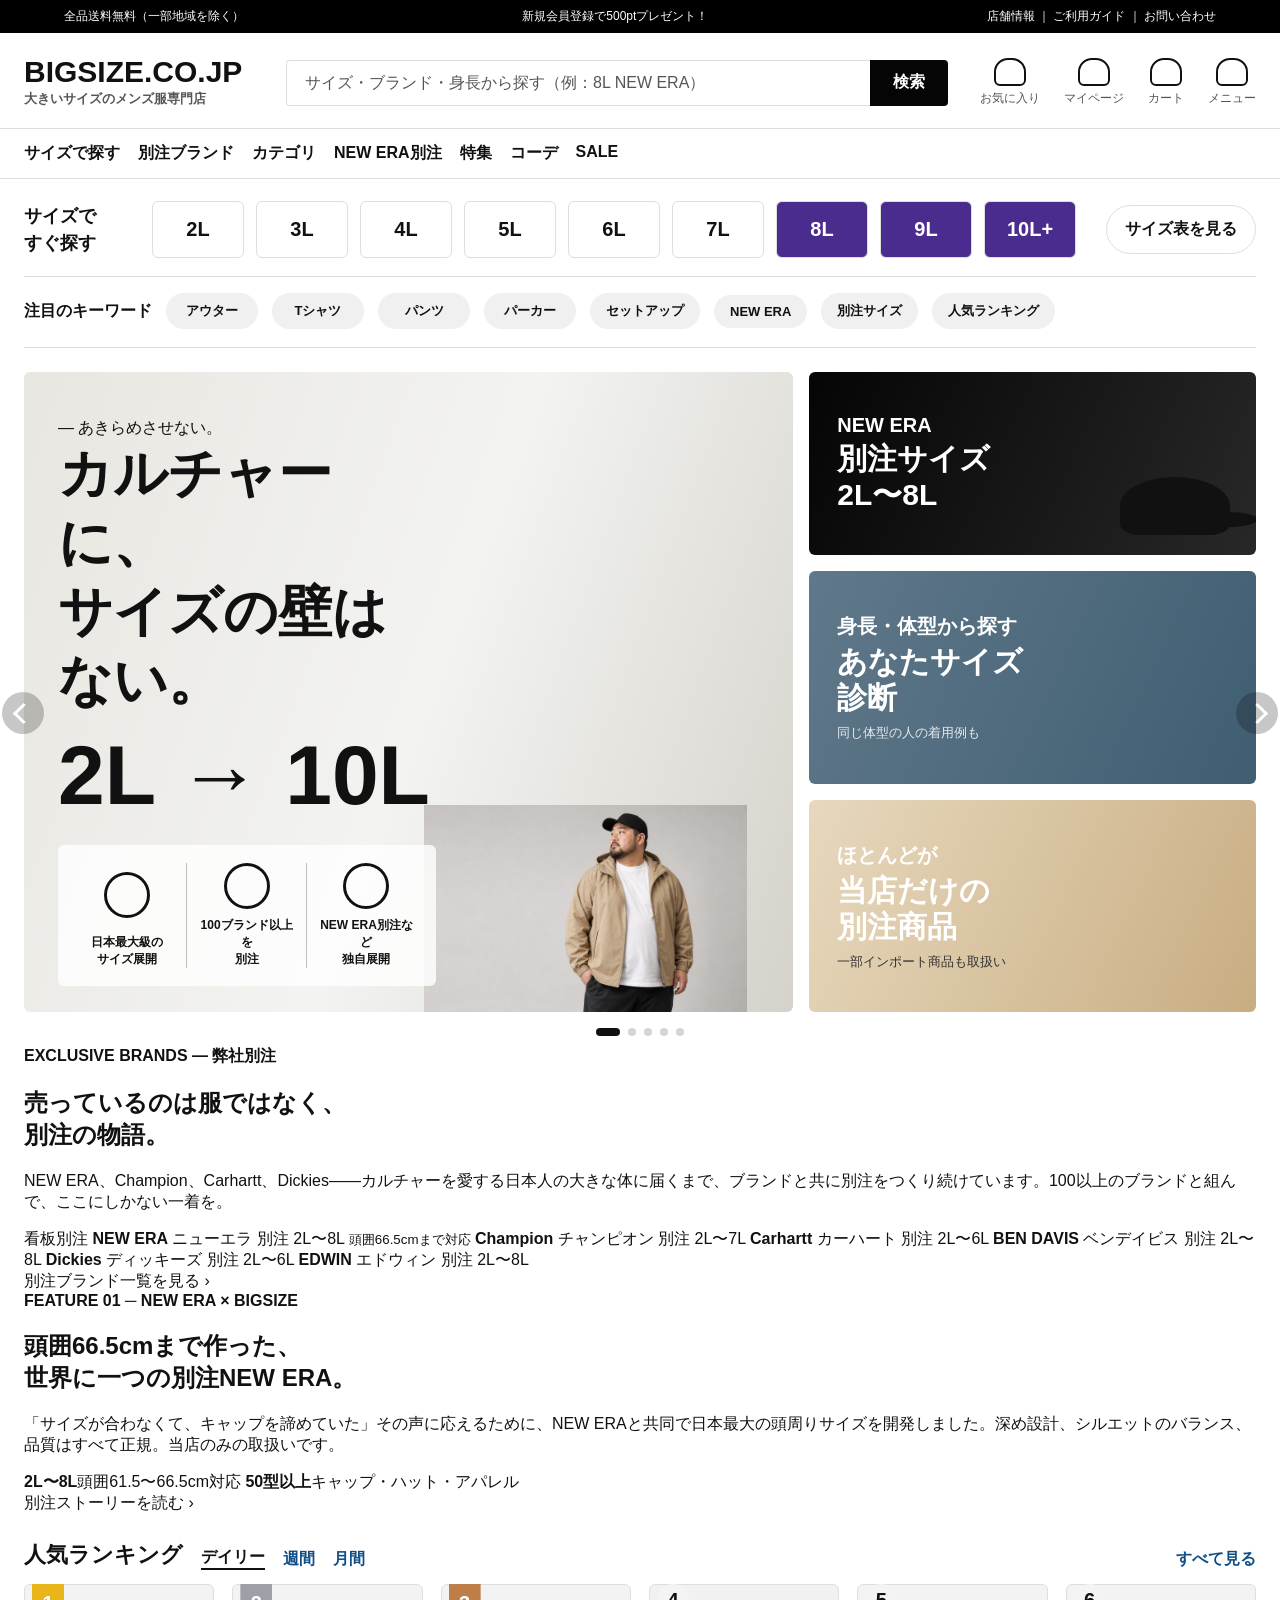
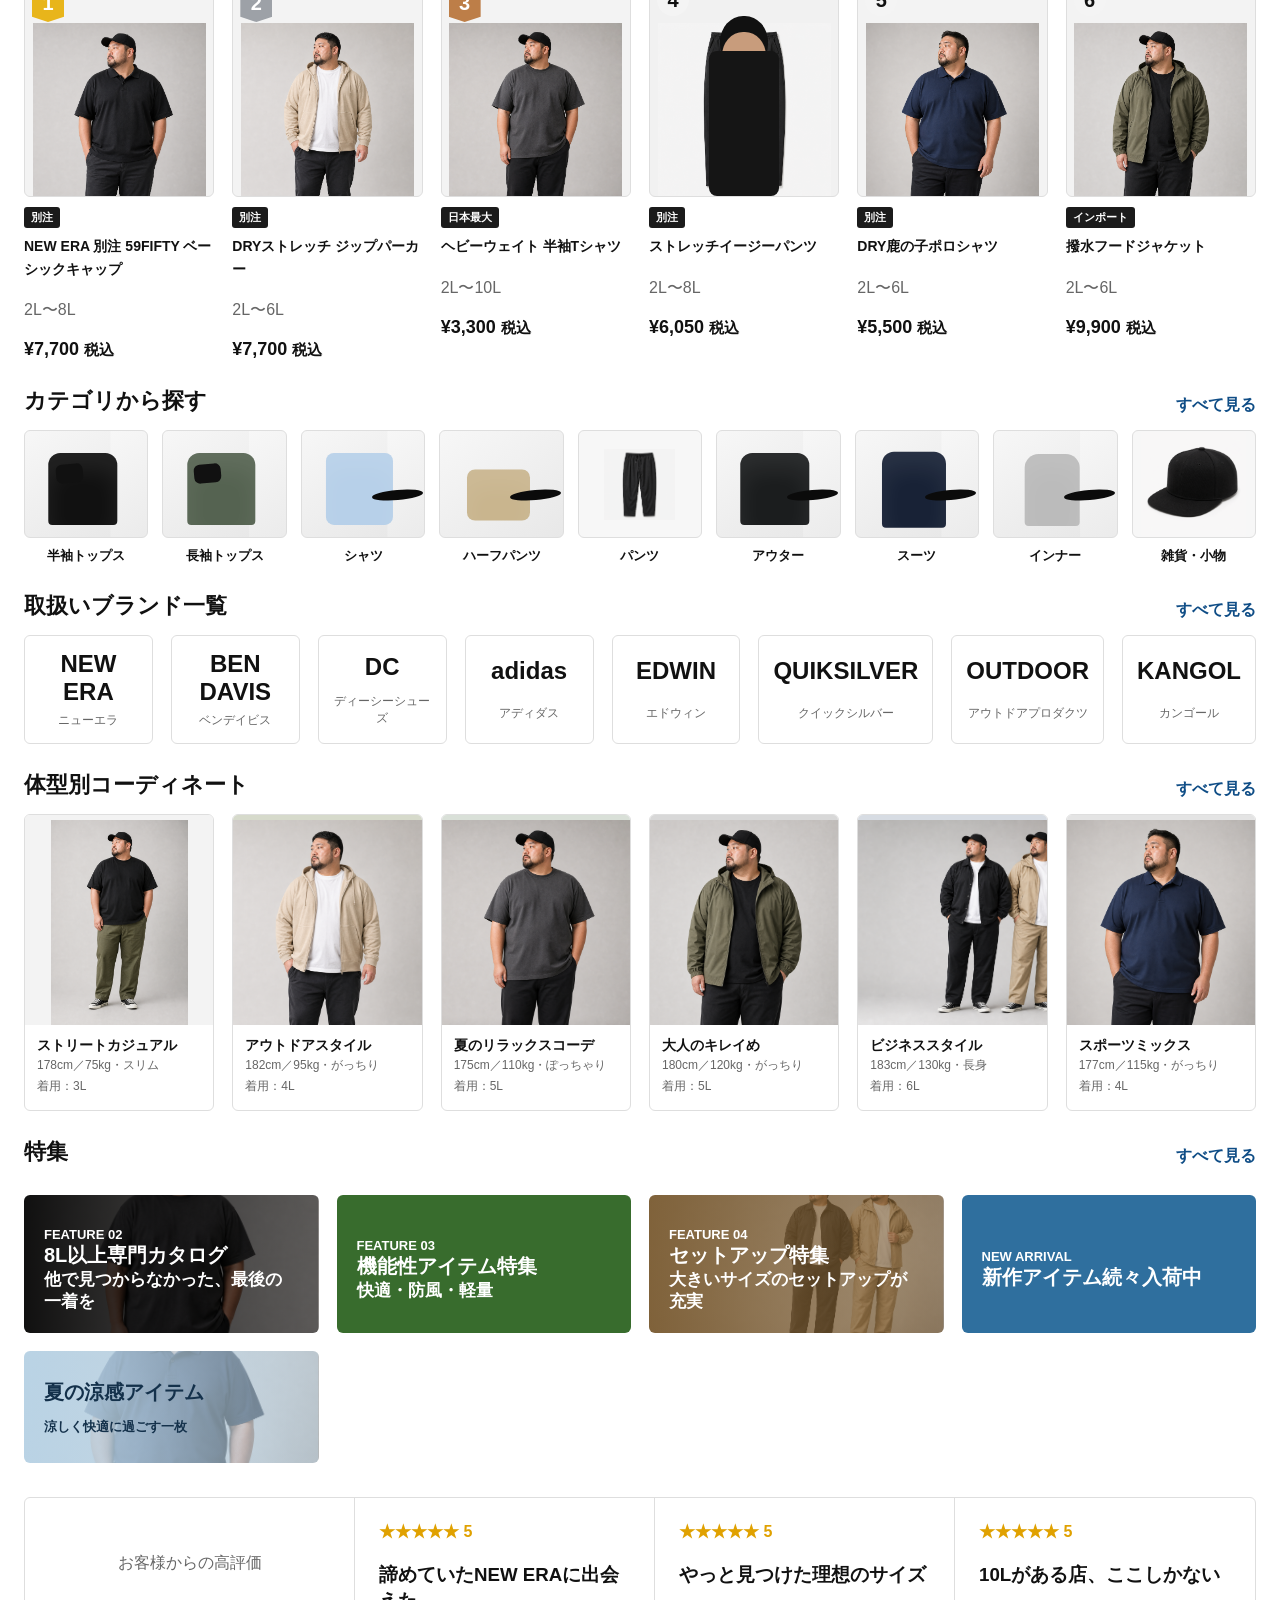
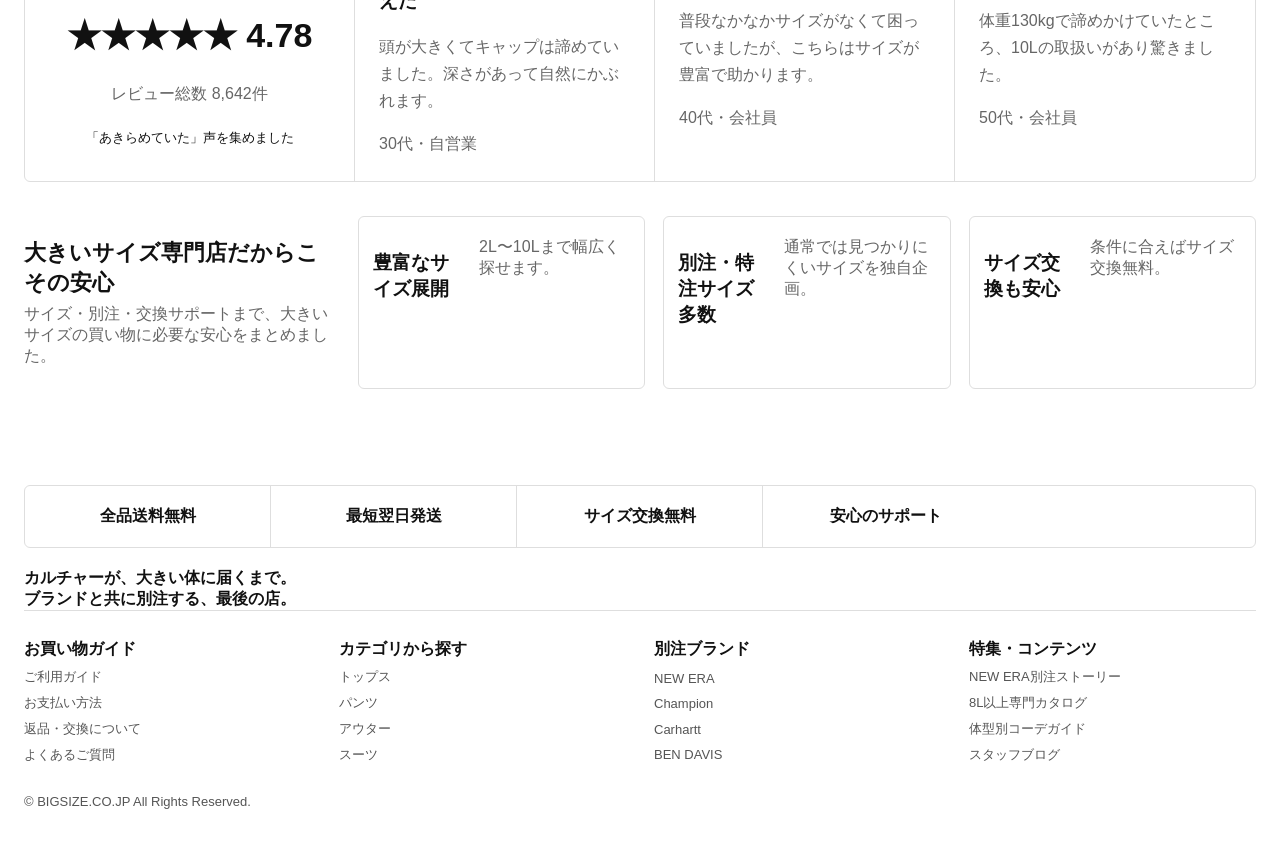
==== commit a88ce0fa: "Add files via upload" ====
--- a/index.html
+++ b/index.html
@@ -5,6 +5,7 @@
   <meta name="viewport" content="width=device-width, initial-scale=1">
   <title>BIGSIZE.CO.JP | 大きいサイズのメンズ服専門店</title>
   <link rel="stylesheet" href="styles.css">
+  <link rel="stylesheet" href="styles-additions.css">
 </head>
 <body>
   <div class="topbar">
@@ -19,7 +20,7 @@
       <span>大きいサイズのメンズ服専門店</span>
     </a>
     <form class="search" role="search">
-      <input type="search" placeholder="何をお探しですか？（例：パーカー、NEW ERA、チノパン）">
+      <input type="search" placeholder="サイズ・ブランド・身長から探す（例：8L NEW ERA）">
       <button type="submit">検索</button>
     </form>
     <nav class="header-actions" aria-label="ユーザーメニュー">
@@ -30,8 +31,18 @@
     </nav>
   </header>
 
+  <nav class="global-nav" aria-label="グローバルナビ">
+    <a href="#sizes">サイズで探す</a>
+    <a href="#exclusive-showcase">別注ブランド</a>
+    <a href="#categories">カテゴリ</a>
+    <a href="new-era.html">NEW ERA別注</a>
+    <a href="#features">特集</a>
+    <a href="#coordinate">コーデ</a>
+    <a href="#" class="sale-link">SALE</a>
+  </nav>
+
   <main>
-    <section class="home-size-search" aria-label="サイズですぐ探す">
+    <section class="home-size-search" id="sizes" aria-label="サイズですぐ探す">
       <h1>サイズで<br>すぐ探す</h1>
       <div class="size-chips">
         <a href="#ranking">2L</a>
@@ -40,7 +51,9 @@
         <a href="#ranking">5L</a>
         <a href="#ranking">6L</a>
         <a href="#ranking">7L</a>
-        <a class="deep" href="#ranking">8L〜10L</a>
+        <a class="deep" href="#ranking">8L</a>
+        <a class="deep" href="#ranking">9L</a>
+        <a class="deep" href="#ranking">10L+</a>
       </div>
       <a class="measure-link" href="#body-search">サイズ表を見る</a>
     </section>
@@ -57,16 +70,18 @@
       <a href="#ranking">人気ランキング</a>
     </section>
 
+    <!-- ▼▼▼ ヒーロー（3層コピー：WHY / WHO / HOW）▼▼▼ -->
     <section class="home-hero" aria-label="メインビジュアル">
       <button class="hero-arrow left" aria-label="前へ"></button>
       <div class="home-main-visual">
         <div class="home-hero-copy">
-          <p>日本最大級の<br>大きいサイズ展開</p>
-          <strong>2L〜10L</strong>
+          <span class="why-label">— あきらめさせない。</span>
+          <p>カルチャーに、<br>サイズの壁はない。</p>
+          <strong>2L → 10L</strong>
           <div class="hero-proof">
-            <span>日本でここだけの豊富なサイズ展開</span>
-            <span>別注・特注サイズ多数ご用意</span>
-            <span>有名ブランドの別注サイズが充実</span>
+            <span>日本最大級の<br>サイズ展開</span>
+            <span>100ブランド以上を<br>別注</span>
+            <span>NEW ERA別注など<br>独自展開</span>
           </div>
         </div>
         <div class="home-model">
@@ -82,18 +97,137 @@
           <i class="mini-hat"></i>
         </a>
         <a class="measure-banner" href="#body-search">
-          <span>別注・特注サイズ</span>
-          <strong>多数ご用意</strong>
-          <small>あなたのサイズがきっと見つかる</small>
-        </a>
-        <a class="box-banner" href="#exclusive">
-          <span>ほとんどの商品が</span>
-          <strong>当店だけの別注商品</strong>
+          <span>身長・体型から探す</span>
+          <strong>あなたサイズ<br>診断</strong>
+          <small>同じ体型の人の着用例も</small>
+        </a>
+        <a class="box-banner" href="#exclusive-showcase">
+          <span>ほとんどが</span>
+          <strong>当店だけの<br>別注商品</strong>
           <small>一部インポート商品も取扱い</small>
         </a>
       </div>
       <button class="hero-arrow right" aria-label="次へ"></button>
       <div class="slider-dots" aria-label="スライダー位置"><span></span><span></span><span></span><span></span><span></span></div>
+    </section>
+
+    <!-- ▼▼▼ 別注ブランドショーケース（新設）▼▼▼ -->
+    <section class="exclusive-showcase" id="exclusive-showcase" aria-label="別注ブランドショーケース">
+      <div class="showcase-head">
+        <span class="eyebrow">EXCLUSIVE BRANDS — 弊社別注</span>
+        <h2>売っているのは服ではなく、<br>別注の物語。</h2>
+        <p>NEW ERA、Champion、Carhartt、Dickies——カルチャーを愛する日本人の大きな体に届くまで、ブランドと共に別注をつくり続けています。100以上のブランドと組んで、ここにしかない一着を。</p>
+      </div>
+      <div class="exclusive-grid">
+        <a href="new-era.html" class="exclusive-card featured">
+          <span class="badge">看板別注</span>
+          <strong>NEW ERA</strong>
+          <span class="brand-jp">ニューエラ</span>
+          <span class="size-range">別注 2L〜8L</span>
+          <small>頭囲66.5cmまで対応</small>
+        </a>
+        <a href="#" class="exclusive-card">
+          <strong>Champion</strong>
+          <span class="brand-jp">チャンピオン</span>
+          <span class="size-range">別注 2L〜7L</span>
+        </a>
+        <a href="#" class="exclusive-card">
+          <strong>Carhartt</strong>
+          <span class="brand-jp">カーハート</span>
+          <span class="size-range">別注 2L〜6L</span>
+        </a>
+        <a href="#" class="exclusive-card">
+          <strong>BEN DAVIS</strong>
+          <span class="brand-jp">ベンデイビス</span>
+          <span class="size-range">別注 2L〜8L</span>
+        </a>
+        <a href="#" class="exclusive-card">
+          <strong>Dickies</strong>
+          <span class="brand-jp">ディッキーズ</span>
+          <span class="size-range">別注 2L〜6L</span>
+        </a>
+        <a href="#" class="exclusive-card">
+          <strong>EDWIN</strong>
+          <span class="brand-jp">エドウィン</span>
+          <span class="size-range">別注 2L〜8L</span>
+        </a>
+      </div>
+      <a href="#" class="showcase-link">別注ブランド一覧を見る ›</a>
+    </section>
+
+    <!-- ▼▼▼ NEW ERA別注フィーチャー（編集記事風）▼▼▼ -->
+    <section class="newera-feature" aria-label="NEW ERA別注ストーリー">
+      <a class="feature-photo" href="new-era.html"></a>
+      <div class="feature-copy">
+        <span class="eyebrow">FEATURE 01 ─ NEW ERA × BIGSIZE</span>
+        <h2>頭囲66.5cmまで作った、<br>世界に一つの別注NEW ERA。</h2>
+        <p>「サイズが合わなくて、キャップを諦めていた」その声に応えるために、NEW ERAと共同で日本最大の頭周りサイズを開発しました。深め設計、シルエットのバランス、品質はすべて正規。当店のみの取扱いです。</p>
+        <div class="feature-meta">
+          <span><strong>2L〜8L</strong>頭囲61.5〜66.5cm対応</span>
+          <span><strong>50型以上</strong>キャップ・ハット・アパレル</span>
+        </div>
+        <a href="new-era.html" class="feature-cta">別注ストーリーを読む ›</a>
+      </div>
+    </section>
+
+    <section class="section-head" id="ranking">
+      <div class="with-tabs">
+        <h2>人気ランキング</h2>
+        <a class="active" href="#">デイリー</a>
+        <a href="#">週間</a>
+        <a href="#">月間</a>
+      </div>
+      <a href="#">すべて見る</a>
+    </section>
+    <section class="product-grid ranking-grid">
+      <article class="product-card rank-card">
+        <span class="rank first">1</span>
+        <a class="product-photo model-product black-polo" href="product.html"></a>
+        <div class="badges"><span class="badge-exclusive">別注</span></div>
+        <h3><a href="product.html">NEW ERA 別注 59FIFTY ベーシックキャップ</a></h3>
+        <p class="size-range-card">2L〜8L</p>
+        <strong>¥7,700 <small>税込</small></strong>
+      </article>
+      <article class="product-card rank-card">
+        <span class="rank">2</span>
+        <a class="product-photo model-product beige-parka" href="#"></a>
+        <div class="badges"><span class="badge-exclusive">別注</span></div>
+        <h3>DRYストレッチ ジップパーカー</h3>
+        <p class="size-range-card">2L〜6L</p>
+        <strong>¥7,700 <small>税込</small></strong>
+      </article>
+      <article class="product-card rank-card">
+        <span class="rank bronze">3</span>
+        <a class="product-photo model-product gray-tee" href="#"></a>
+        <div class="badges"><span class="badge-largest">日本最大</span></div>
+        <h3>ヘビーウェイト 半袖Tシャツ</h3>
+        <p class="size-range-card">2L〜10L</p>
+        <strong>¥3,300 <small>税込</small></strong>
+      </article>
+      <article class="product-card rank-card">
+        <span class="rank plain">4</span>
+        <a class="product-photo model-product black-pants" href="#"></a>
+        <div class="badges"><span class="badge-exclusive">別注</span></div>
+        <h3>ストレッチイージーパンツ</h3>
+        <p class="size-range-card">2L〜8L</p>
+        <strong>¥6,050 <small>税込</small></strong>
+      </article>
+      <article class="product-card rank-card">
+        <span class="rank plain">5</span>
+        <a class="product-photo model-product navy-polo" href="#"></a>
+        <div class="badges"><span class="badge-exclusive">別注</span></div>
+        <h3>DRY鹿の子ポロシャツ</h3>
+        <p class="size-range-card">2L〜6L</p>
+        <strong>¥5,500 <small>税込</small></strong>
+      </article>
+      <article class="product-card rank-card">
+        <span class="rank plain">6</span>
+        <a class="product-photo model-product green-parka" href="#"></a>
+        <div class="badges"><span class="badge-import">インポート</span></div>
+        <h3>撥水フードジャケット</h3>
+        <p class="size-range-card">2L〜6L</p>
+        <strong>¥9,900 <small>税込</small></strong>
+      </article>
     </section>
 
     <section class="section-head" id="categories">
@@ -112,86 +246,32 @@
       <a href="product.html"><span class="product-photo hat black"></span>雑貨・小物</a>
     </section>
 
-    <section class="section-head" id="ranking">
-      <div class="with-tabs">
-        <h2>人気ランキング</h2>
-        <a class="active" href="#">デイリー</a>
-        <a href="#">週間</a>
-        <a href="#">月間</a>
-      </div>
-      <a href="#">すべて見る</a>
-    </section>
-    <section class="product-grid ranking-grid">
-      <article class="product-card rank-card">
-        <span class="rank first">1</span>
-        <a class="product-photo model-product black-polo" href="product.html"></a>
-        <div class="badges"><span>別注</span><span>人気</span></div>
-        <h3><a href="product.html">NEW ERA 別注 59FIFTY ベーシックキャップ 2L〜6L</a></h3>
-        <strong>¥6,600 <small>税込</small></strong>
-      </article>
-      <article class="product-card rank-card">
-        <span class="rank">2</span>
-        <a class="product-photo model-product beige-parka" href="#"></a>
-        <div class="badges"><span>別注</span><span>NEW</span></div>
-        <h3>DRYストレッチ ジップパーカー 2L〜6L</h3>
-        <strong>¥7,700 <small>税込</small></strong>
-      </article>
-      <article class="product-card rank-card">
-        <span class="rank bronze">3</span>
-        <a class="product-photo model-product gray-tee" href="#"></a>
-        <div class="badges"><span>別注</span><span>人気</span></div>
-        <h3>ヘビーウェイト 半袖Tシャツ 2L〜10L</h3>
-        <strong>¥3,300 <small>税込</small></strong>
-      </article>
-      <article class="product-card rank-card">
-        <span class="rank plain">4</span>
-        <a class="product-photo model-product black-pants" href="#"></a>
-        <div class="badges"><span>別注</span></div>
-        <h3>ストレッチイージーパンツ 2L〜8L</h3>
-        <strong>¥6,050 <small>税込</small></strong>
-      </article>
-      <article class="product-card rank-card">
-        <span class="rank plain">5</span>
-        <a class="product-photo model-product navy-polo" href="#"></a>
-        <div class="badges"><span>NEW</span></div>
-        <h3>DRY鹿の子ポロシャツ 2L〜6L</h3>
-        <strong>¥5,500 <small>税込</small></strong>
-      </article>
-      <article class="product-card rank-card">
-        <span class="rank plain">6</span>
-        <a class="product-photo model-product green-parka" href="#"></a>
-        <div class="badges"><span>再入荷</span></div>
-        <h3>撥水フードジャケット 2L〜6L</h3>
-        <strong>¥9,900 <small>税込</small></strong>
-      </article>
-    </section>
-
     <section class="section-head">
-      <h2>取扱いブランド</h2>
-      <a href="#">すべて見る</a>
-    </section>
-    <section class="brand-grid" id="exclusive">
-      <a href="new-era.html"><strong>NEW ERA</strong><span>ニューエラ（別注）</span></a>
-      <a href="#"><strong>BEN DAVIS</strong><span>ベンデイビス（別注）</span></a>
+      <h2>取扱いブランド一覧</h2>
+      <a href="#">すべて見る</a>
+    </section>
+    <section class="brand-grid">
+      <a href="new-era.html"><strong>NEW ERA</strong><span>ニューエラ</span></a>
+      <a href="#"><strong>BEN DAVIS</strong><span>ベンデイビス</span></a>
       <a href="#"><strong>DC</strong><span>ディーシーシューズ</span></a>
-      <a href="#"><strong>adidas</strong><span>アディダス（別注）</span></a>
-      <a href="#"><strong>EDWIN</strong><span>エドウィン（別注）</span></a>
+      <a href="#"><strong>adidas</strong><span>アディダス</span></a>
+      <a href="#"><strong>EDWIN</strong><span>エドウィン</span></a>
       <a href="#"><strong>QUIKSILVER</strong><span>クイックシルバー</span></a>
       <a href="#"><strong>OUTDOOR</strong><span>アウトドアプロダクツ</span></a>
       <a href="#"><strong>KANGOL</strong><span>カンゴール</span></a>
     </section>
 
-    <section class="section-head">
-      <h2>コーディネート</h2>
+    <section class="section-head" id="coordinate">
+      <h2>体型別コーディネート</h2>
       <a href="#">すべて見る</a>
     </section>
     <section class="coordinate-grid">
-      <article><div class="style-photo"><div class="photo-person small"></div></div><h3>ストリートカジュアル</h3><p>着用サイズ：3L<br>身長：178cm</p></article>
-      <article><div class="style-photo olive"><div class="photo-person small"></div></div><h3>アウトドアスタイル</h3><p>着用サイズ：4L<br>身長：182cm</p></article>
-      <article><div class="style-photo green"><div class="photo-person small"></div></div><h3>夏のリラックスコーデ</h3><p>着用サイズ：3L<br>身長：175cm</p></article>
-      <article><div class="style-photo ink"><div class="photo-person small"></div></div><h3>大人のキレイめコーデ</h3><p>着用サイズ：5L<br>身長：180cm</p></article>
-      <article><div class="style-photo suit"><div class="photo-person small"></div></div><h3>ビジネススタイル</h3><p>着用サイズ：4L<br>身長：183cm</p></article>
-      <article><div class="style-photo gray"><div class="photo-person small"></div></div><h3>スポーツミックス</h3><p>着用サイズ：3L<br>身長：177cm</p></article>
+      <article><div class="style-photo"><div class="photo-person small"></div></div><h3>ストリートカジュアル</h3><p>178cm／75kg・スリム<br>着用：3L</p></article>
+      <article><div class="style-photo olive"><div class="photo-person small"></div></div><h3>アウトドアスタイル</h3><p>182cm／95kg・がっちり<br>着用：4L</p></article>
+      <article><div class="style-photo green"><div class="photo-person small"></div></div><h3>夏のリラックスコーデ</h3><p>175cm／110kg・ぽっちゃり<br>着用：5L</p></article>
+      <article><div class="style-photo ink"><div class="photo-person small"></div></div><h3>大人のキレイめ</h3><p>180cm／120kg・がっちり<br>着用：5L</p></article>
+      <article><div class="style-photo suit"><div class="photo-person small"></div></div><h3>ビジネススタイル</h3><p>183cm／130kg・長身<br>着用：6L</p></article>
+      <article><div class="style-photo gray"><div class="photo-person small"></div></div><h3>スポーツミックス</h3><p>177cm／115kg・がっちり<br>着用：4L</p></article>
     </section>
 
     <section class="section-head" id="features">
@@ -199,22 +279,24 @@
       <a href="#">すべて見る</a>
     </section>
     <section class="feature-banners home-features">
-      <a class="blue" href="#"><span>NEW ARRIVAL</span>新作アイテム続々入荷中！</a>
-      <a class="green-banner" href="#">機能性アイテム特集<span>快適・防風・軽量をもっと快適に</span></a>
-      <a class="sand" href="#">セットアップ特集<span>大きいサイズのセットアップが充実</span></a>
-      <a class="dark" href="#">Tシャツコレクション<span>2L〜10Lの豊富なラインナップ</span></a>
-      <a class="light-blue" href="#">夏の涼感アイテム<span>涼しく快適に過ごすための一枚</span></a>
-    </section>
-
-    <section class="rating-summary">
+      <a class="dark" href="#"><span>FEATURE 02</span>8L以上専門カタログ<small>他で見つからなかった、最後の一着を</small></a>
+      <a class="green-banner" href="#"><span>FEATURE 03</span>機能性アイテム特集<small>快適・防風・軽量</small></a>
+      <a class="sand" href="#"><span>FEATURE 04</span>セットアップ特集<small>大きいサイズのセットアップが充実</small></a>
+      <a class="blue" href="#"><span>NEW ARRIVAL</span>新作アイテム続々入荷中</a>
+      <a class="light-blue" href="#">夏の涼感アイテム<span>涼しく快適に過ごす一枚</span></a>
+    </section>
+
+    <!-- ▼▼▼ レビュー（「あきらめていた」声を意図的にキュレーション）▼▼▼ -->
+    <section class="rating-summary curated">
       <article class="score">
         <p>お客様からの高評価</p>
         <strong>★★★★★ 4.78</strong>
         <span>レビュー総数 8,642件</span>
-      </article>
-      <article><strong>★★★★★ 5</strong><h3>やっと見つけた理想のサイズ！</h3><p>普段なかなかサイズがなくて困っていましたが、こちらはサイズが豊富で助かります。</p><span>40代・会社員</span></article>
-      <article><strong>★★★★★ 5</strong><h3>NEW ERAの別注が最高</h3><p>頭が大きくても憧れるキャップが見つかって嬉しいです。</p><span>30代・自営業</span></article>
-      <article><strong>★★★★★ 5</strong><h3>対応がとても丁寧</h3><p>サイズ相談にも親身に対応していただき、安心して買い物できました。</p><span>50代・会社員</span></article>
+        <small>「あきらめていた」声を集めました</small>
+      </article>
+      <article><strong>★★★★★ 5</strong><h3>諦めていたNEW ERAに出会えた</h3><p>頭が大きくてキャップは諦めていました。深さがあって自然にかぶれます。</p><span>30代・自営業</span></article>
+      <article><strong>★★★★★ 5</strong><h3>やっと見つけた理想のサイズ</h3><p>普段なかなかサイズがなくて困っていましたが、こちらはサイズが豊富で助かります。</p><span>40代・会社員</span></article>
+      <article><strong>★★★★★ 5</strong><h3>10Lがある店、ここしかない</h3><p>体重130kgで諦めかけていたところ、10Lの取扱いがあり驚きました。</p><span>50代・会社員</span></article>
     </section>
 
     <section class="body-recommend home-support" id="body-search">
@@ -235,11 +317,14 @@
       <span>サイズ交換無料</span>
       <span>安心のサポート</span>
     </div>
+    <div class="footer-statement">
+      <strong>カルチャーが、大きい体に届くまで。<br>ブランドと共に別注する、最後の店。</strong>
+    </div>
     <div class="footer-links">
       <div><strong>お買い物ガイド</strong><a href="#">ご利用ガイド</a><a href="#">お支払い方法</a><a href="#">返品・交換について</a><a href="#">よくあるご質問</a></div>
       <div><strong>カテゴリから探す</strong><a href="#">トップス</a><a href="#">パンツ</a><a href="#">アウター</a><a href="#">スーツ</a></div>
-      <div><strong>ブランドから探す</strong><a href="#">NEW ERA</a><a href="#">BEN DAVIS</a><a href="#">DC SHOES</a><a href="#">adidas</a></div>
-      <div><strong>特集・コンテンツ</strong><a href="new-era.html">NEW ERA別注サイズ特集</a><a href="#">ランキング</a><a href="#">コーディネート</a><a href="#">スタッフブログ</a></div>
+      <div><strong>別注ブランド</strong><a href="new-era.html">NEW ERA</a><a href="#">Champion</a><a href="#">Carhartt</a><a href="#">BEN DAVIS</a></div>
+      <div><strong>特集・コンテンツ</strong><a href="new-era.html">NEW ERA別注ストーリー</a><a href="#">8L以上専門カタログ</a><a href="#">体型別コーデガイド</a><a href="#">スタッフブログ</a></div>
     </div>
     <small>© BIGSIZE.CO.JP All Rights Reserved.</small>
   </footer>
--- a/styles.css
+++ b/styles.css
@@ -1928,14 +1928,14 @@
   background-image: url("assets/style-street-model.png");
   background-position: center bottom;
   background-repeat: no-repeat;
-  background-size: cover;
+  background-size: contain;
 }
 
 .model-product.beige-parka {
   background-image: url("assets/rank-beige-hoodie.png");
   background-position: center bottom;
   background-repeat: no-repeat;
-  background-size: cover;
+  background-size: contain;
 }
 
 .model-product.black-pants {
@@ -1954,7 +1954,7 @@
   background-image: url("assets/style-street-model.png");
   background-position: center bottom;
   background-repeat: no-repeat;
-  background-size: cover;
+  background-size: contain;
 }
 
 .model-product.black-polo {
@@ -1994,12 +1994,47 @@
   background-image: url("assets/rank-green-jacket.png");
 }
 
+.model-product,
+.style-photo,
+.photo-person.profile {
+  background-color: #f3f3f3;
+}
+
+.ranking-grid .product-photo.model-product {
+  aspect-ratio: 1 / 1.12;
+  background-size: 92% auto;
+  background-position: center bottom;
+}
+
+.coordinate-grid .style-photo {
+  background-size: auto 98%;
+  background-position: center bottom;
+}
+
+.styling-grid .style-photo {
+  background-size: auto 100%;
+  background-position: center bottom;
+}
+
+.fit-grid .photo-person.profile {
+  background-size: auto 104%;
+  background-position: center bottom;
+}
+
+.product-photo.tee,
+.product-photo.jacket,
+.product-photo.shirt,
+.product-photo.suit,
+.product-photo.inner {
+  background-size: 70% auto;
+}
+
 .product-photo.hat.back {
   background-image: url("assets/product-cap-back.png");
 }
 
 .product-photo.pants {
-  background: #f7f7f7 url("assets/product-black-pants.png") center / 70% auto no-repeat;
+  background: #f7f7f7 url("assets/product-black-pants.png") center / 58% auto no-repeat;
 }
 
 .product-photo.pants::before,
@@ -2009,20 +2044,65 @@
 
 .home-features .sand {
   background-image: linear-gradient(90deg, rgba(122, 90, 47, .92), rgba(122, 90, 47, .54)), url("assets/feature-setup-models.png");
-  background-position: center;
+  background-position: center right;
   background-size: cover;
 }
 
 .home-features .dark {
   background-image: linear-gradient(90deg, rgba(0, 0, 0, .92), rgba(0, 0, 0, .5)), url("assets/rank-gray-tee.png");
-  background-position: center;
+  background-position: center right;
   background-size: cover;
 }
 
 .home-features .light-blue {
   background-image: linear-gradient(90deg, rgba(185, 212, 231, .95), rgba(185, 212, 231, .48)), url("assets/rank-navy-polo.png");
-  background-position: center;
+  background-position: center right;
   background-size: cover;
+}
+
+.home-main-visual {
+  overflow: hidden;
+}
+
+.home-model {
+  width: min(42%, 390px);
+  height: 96%;
+  right: 6%;
+  background-size: contain;
+}
+
+.hero-visual .model-card {
+  width: min(48%, 340px);
+  height: 95%;
+  right: 18%;
+  background-size: contain;
+}
+
+.story-visual {
+  background-size: contain;
+  background-repeat: no-repeat;
+  background-color: #e7e7e7;
+}
+
+.main-image {
+  overflow: hidden;
+}
+
+.product-hero-hat {
+  background-size: 74% auto;
+}
+
+.thumbs .product-photo.hat {
+  background-size: 82% auto;
+}
+
+@media (max-width: 1040px) {
+  .ranking-grid .product-photo.model-product,
+  .coordinate-grid .style-photo,
+  .styling-grid .style-photo,
+  .fit-grid .photo-person.profile {
+    background-size: contain;
+  }
 }
 
 @media (max-width: 720px) {
